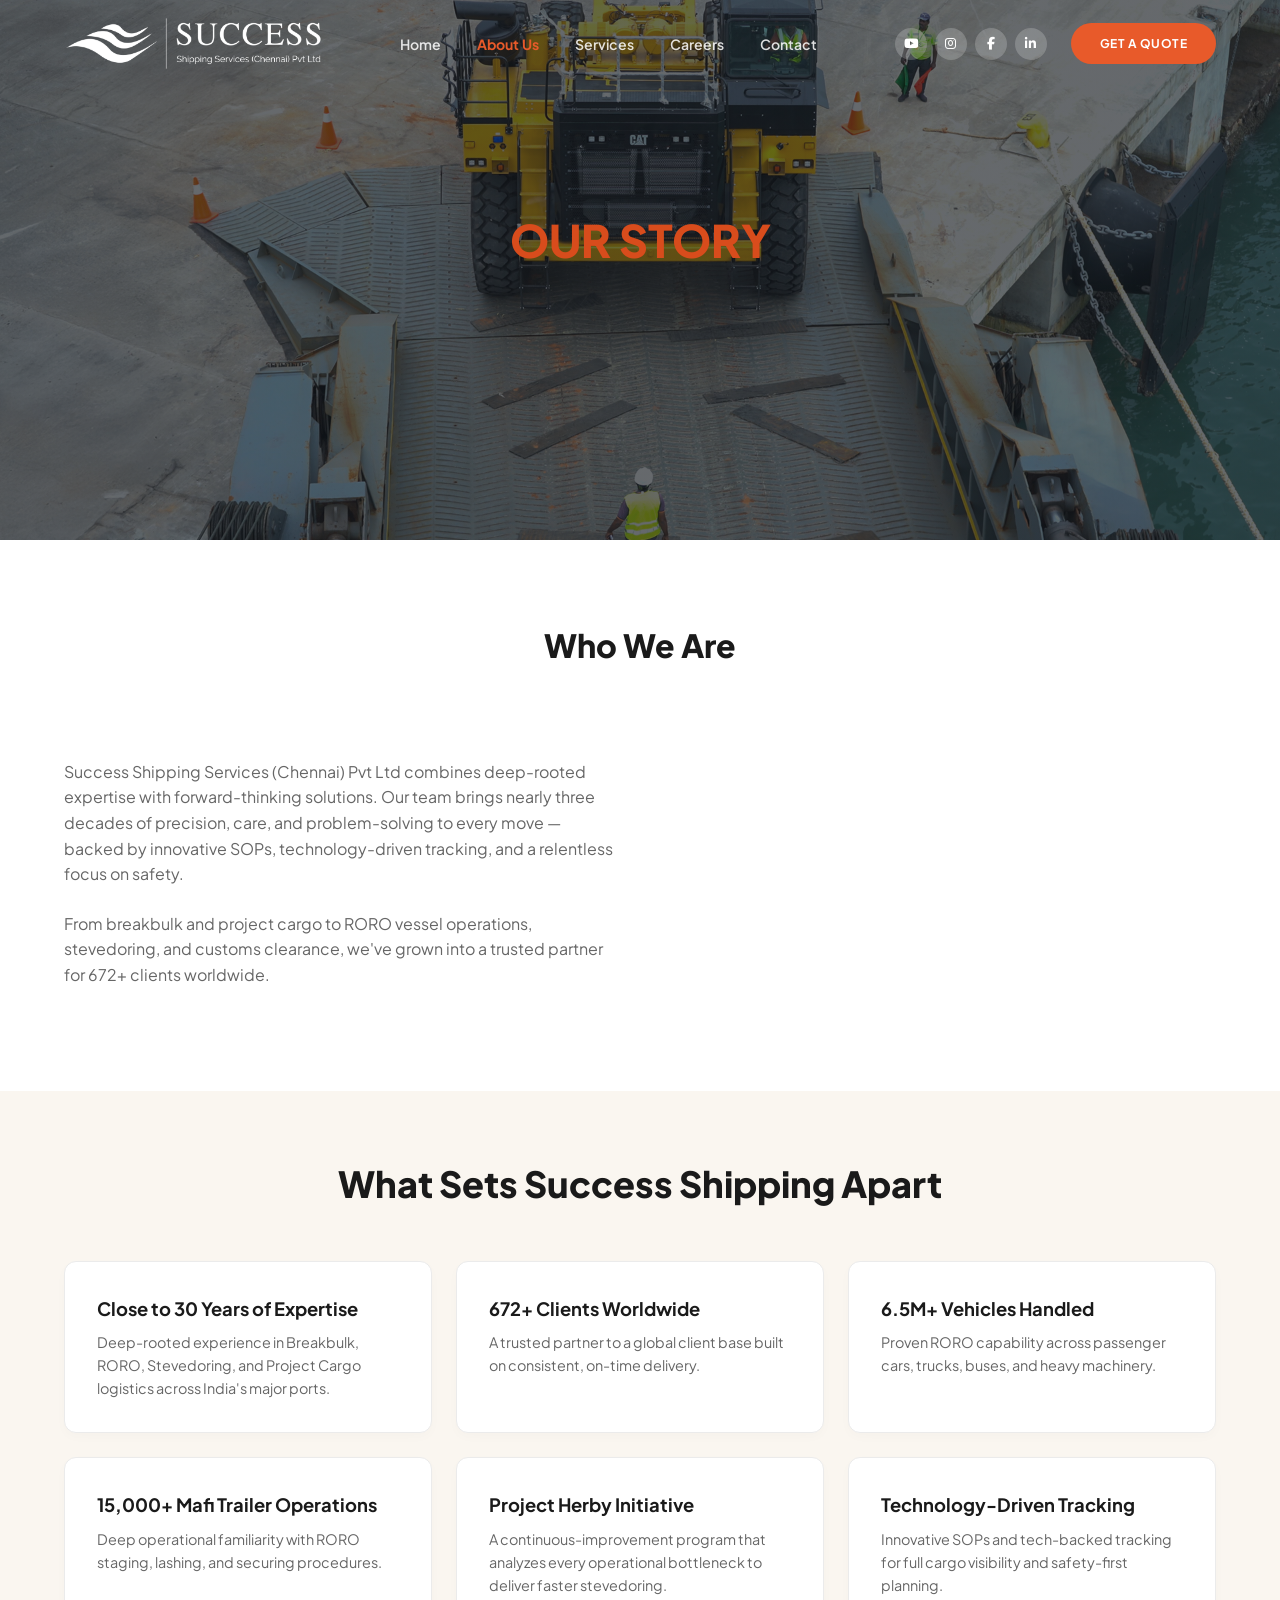
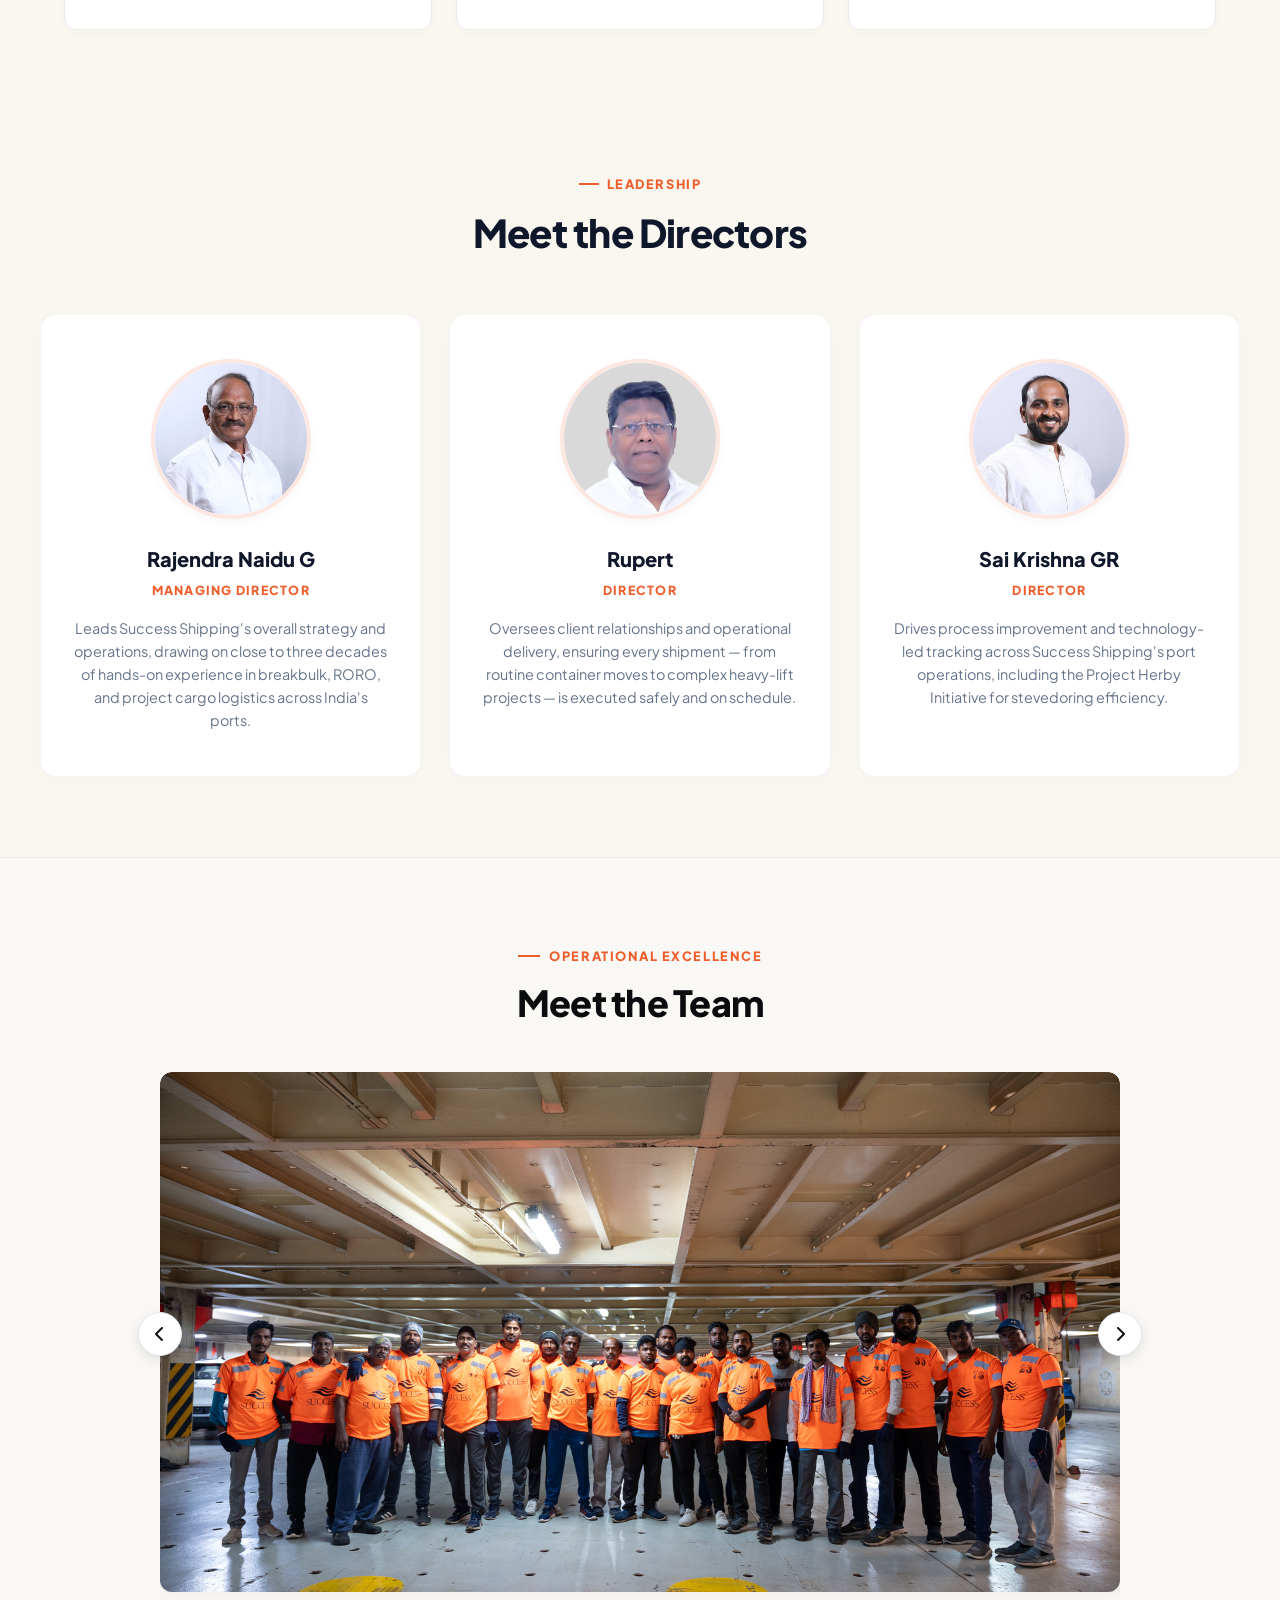
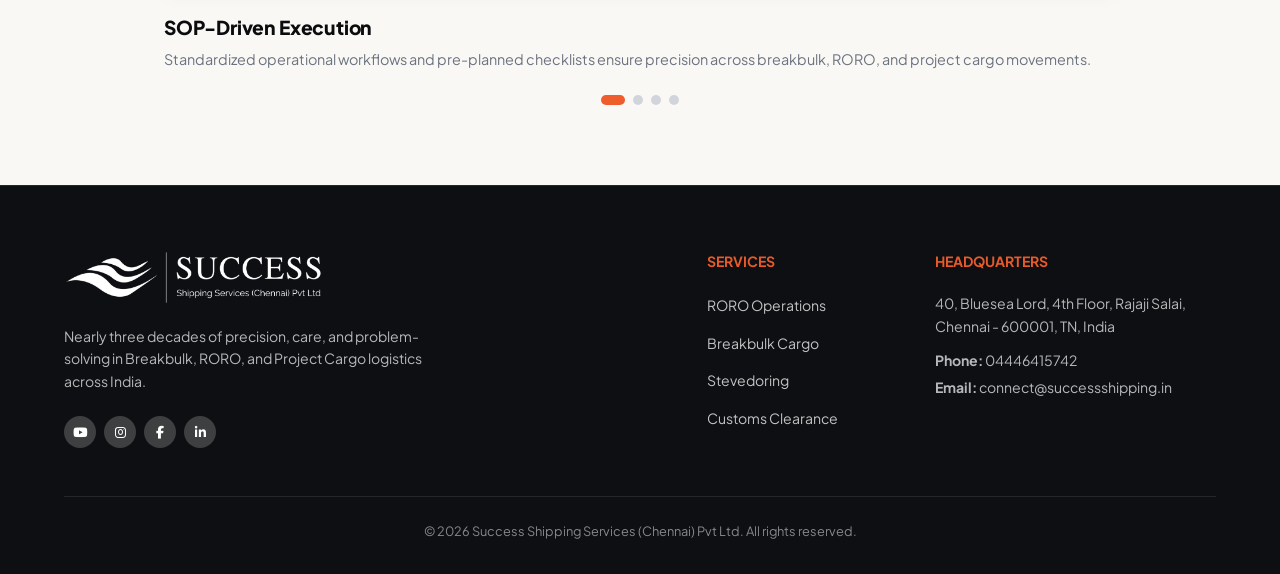
==== about.html @ d4a7afb0 "Update about.html" ====
<!DOCTYPE html>
<html lang="en">
<head>
  <meta charset="UTF-8">
  <meta name="viewport" content="width=device-width, initial-scale=1.0">
  <title>About Us | Success Shipping Services</title>
  <link rel="icon" type="image/png" href="icon.png">
  <link rel="stylesheet" href="styles.css">
  
  <!-- Font Awesome Icons -->
  <link rel="stylesheet" href="https://cdnjs.cloudflare.com/ajax/libs/font-awesome/6.5.1/css/all.min.css">
  
  <!-- Google Fonts -->
  <link rel="preconnect" href="https://fonts.googleapis.com">
  <link rel="preconnect" href="https://fonts.gstatic.com" crossorigin>
  <link href="https://fonts.googleapis.com/css2?family=Plus+Jakarta+Sans:wght@400;500;600;700;800&display=swap" rel="stylesheet">

  <style>
    :root {
      --brand-orange: #E85A2A;
      --brand-dark: #0D0F12;
      --bg-cream: #FAF6F0;
      --text-dark: #1A1A1A;
      --text-muted: #666666;
      --border-light: #EBEBEB;
      --font-heading: 'Plus Jakarta Sans', sans-serif;
    }

    * { box-sizing: border-box; margin: 0; padding: 0; }
    body { font-family: var(--font-heading); background-color: #FFFFFF; color: var(--text-dark); line-height: 1.6; -webkit-font-smoothing: antialiased; }
    .container { width: 90%; max-width: 1200px; margin: 0 auto; }

    .site-logo {
      height: 55px !important;
      max-height: 55px !important;
      width: auto !important;
      display: block;
      object-fit: contain;
    }

    /* HEADER & NAV */
    header.nav-header {
      position: fixed; /* This overlays the header on top of the image */
      top: 0;
      left: 0;
      width: 100%;
      z-index: 1000;
      background-color: transparent;
      border-bottom: none;
      padding: 1rem 0;
    }

    .nav-wrapper {
      display: flex !important;
      justify-content: space-between !important;
      align-items: center !important;
      width: 100% !important;
    }

    .nav-menu {
      display: flex;
      gap: 2rem;
      list-style: none;
    }

    .nav-menu a {
      color: #FFFFFF;
      text-decoration: none;
      font-size: 0.88rem;
      opacity: 0.85;
      transition: 0.2s;
    }

    .nav-menu a:hover,
    .nav-menu a.active {
      opacity: 1;
      color: var(--brand-orange);
      font-weight: 700;
    }

    .header-actions {
      display: flex;
      align-items: center;
      gap: 1.5rem;
    }

    .social-links-group {
      display: flex;
      gap: 0.5rem;
    }

    .social-icon-btn {
      width: 32px;
      height: 32px;
      border-radius: 50%;
      background: rgba(255, 255, 255, 0.15);
      color: #FFFFFF;
      display: inline-flex;
      align-items: center;
      justify-content: center;
      font-size: 0.8rem;
      text-decoration: none;
      transition: all 0.2s ease;
    }

    .social-icon-btn:hover {
      background: var(--brand-orange);
    }

    .btn-quote {
      background-color: var(--brand-orange);
      color: #FFFFFF;
      padding: 0.7rem 1.8rem;
      border-radius: 50px;
      font-size: 0.75rem;
      font-weight: 700;
      text-transform: uppercase;
      text-decoration: none;
      transition: background-color 0.2s ease;
    }

    .btn-quote:hover {
      background-color: #d44c1f;
    }

    .mobile-hamburger-btn { display: none; }

    /* LAYOUT GRIDS & CARDS */
    .grid-2 { display: grid; grid-template-columns: 1fr 1fr; gap: 3rem; align-items: center; }
    .grid-3 { display: grid; grid-template-columns: repeat(3, 1fr); gap: 1.5rem; }
    .card { background: #FFFFFF; border: 1px solid var(--border-light); border-radius: 12px; padding: 2rem; box-shadow: 0 4px 12px rgba(0,0,0,0.02); }

    /* FOOTER STYLING */
    footer { background-color: var(--brand-dark); color: #FFFFFF; padding: 4rem 0 2rem; border-top: 1px solid rgba(255,255,255,0.1); }
    .footer-grid { display: grid; grid-template-columns: 2fr 1fr 1fr 1.5fr; gap: 2.5rem; margin-bottom: 3rem; }
    .footer-col h4 { font-size: 0.88rem; font-weight: 700; text-transform: uppercase; color: var(--brand-orange); margin-bottom: 1.25rem; }
    .footer-col ul { list-style: none; display: flex; flex-direction: column; gap: 0.75rem; }
    .footer-col ul a { color: rgba(255,255,255,0.75); text-decoration: none; font-size: 0.88rem; }
    .footer-col ul a:hover { color: var(--brand-orange); }

    /* DIRECTORS SECTION STYLES */
    .directors-section {
      background-color: #FAF6F0;
      padding: 80px 20px;
    }

    .directors-container {
      max-width: 1200px;
      margin: 0 auto;
    }

    .directors-header {
      text-align: center;
      margin-bottom: 50px;
    }

    .directors-tag {
      color: #EE5D2B;
      font-size: 0.8rem;
      font-weight: 800;
      text-transform: uppercase;
      letter-spacing: 0.12em;
      display: flex;
      align-items: center;
      justify-content: center;
      gap: 8px;
      margin-bottom: 8px;
    }

    .directors-tag::before {
      content: '';
      display: inline-block;
      width: 20px;
      height: 2px;
      background-color: #EE5D2B;
    }

    .directors-title {
      font-size: 2.4rem;
      font-weight: 800;
      color: #0F172A;
      margin: 0;
      letter-spacing: -0.02em;
    }

    .directors-grid {
      display: grid;
      grid-template-columns: repeat(3, 1fr);
      gap: 28px;
    }

    .director-card {
      background: #FFFFFF;
      border-radius: 16px;
      padding: 44px 32px;
      text-align: center;
      box-shadow: 0 4px 20px rgba(0, 0, 0, 0.02);
      border: 1px solid rgba(0, 0, 0, 0.04);
      display: flex;
      flex-direction: column;
      align-items: center;
      transition: transform 0.3s ease, box-shadow 0.3s ease;
    }

    .director-card:hover {
      transform: translateY(-4px);
      box-shadow: 0 12px 30px rgba(0, 0, 0, 0.06);
    }

    .director-avatar {
      width: 160px;
      height: 160px;
      border-radius: 50%;
      overflow: hidden;
      margin-bottom: 24px;
      border: 4px solid #FDE8E1;
      box-shadow: 0 4px 10px rgba(0, 0, 0, 0.03);
    }

    .director-avatar img {
      width: 100%;
      height: 100%;
      object-fit: cover;
      object-position: center top;
    }

    .director-name {
      font-size: 1.25rem;
      font-weight: 800;
      color: #0F172A;
      margin: 0 0 6px 0;
    }

    .director-role {
      color: #EE5D2B;
      font-size: 0.78rem;
      font-weight: 800;
      text-transform: uppercase;
      letter-spacing: 0.1em;
      margin-bottom: 16px;
    }

    .director-bio {
      font-size: 0.9rem;
      color: #64748B;
      line-height: 1.6;
      margin: 0;
    }

    /* TEAM CAROUSEL SECTION */
    .team-carousel-section {
      background-color: #FAF8F5;
      padding: 5rem 0;
      border-top: 1px solid rgba(0, 0, 0, 0.05);
    }

    .section-header-center {
      text-align: center;
      margin-bottom: 2.5rem;
    }

    .subtitle-orange {
      color: #EE5D2B;
      font-size: 0.8rem;
      font-weight: 800;
      text-transform: uppercase;
      letter-spacing: 0.12em;
      display: inline-flex;
      align-items: center;
      justify-content: center;
      gap: 0.6rem;
      margin-bottom: 0.5rem;
    }

    .subtitle-orange::before {
      content: '';
      display: inline-block;
      width: 22px;
      height: 2px;
      background-color: #EE5D2B;
    }

    .section-title {
      font-size: 2.25rem;
      font-weight: 800;
      color: #0A0C0E;
      letter-spacing: -0.02em;
    }

    .team-carousel-container {
      position: relative;
      max-width: 960px;
      margin: 0 auto;
      display: flex;
      align-items: center;
    }

    .carousel-viewport {
      width: 100%;
      overflow: hidden;
      border-radius: 12px;
    }

    .carousel-slides-track {
      display: flex;
      transition: transform 0.45s cubic-bezier(0.25, 1, 0.5, 1);
      width: 100%;
    }

    .team-slide {
      min-width: 100%;
      box-sizing: border-box;
      display: flex;
      flex-direction: column;
    }

    .slide-img-box {
      width: 100%;
      height: 520px;
      background-color: #EFECE6;
      overflow: hidden;
      border-radius: 12px;
      box-shadow: 0 4px 20px rgba(0,0,0,0.04);
    }

    .slide-img-box img {
      width: 100%;
      height: 100%;
      object-fit: cover;
      object-position: center;
    }

    .slide-text-content {
      padding: 1.25rem 0.25rem 0;
      text-align: left;
    }

    .slide-title {
      font-size: 1.2rem;
      font-weight: 800;
      color: #0A0C0E;
      margin-bottom: 0.35rem;
      letter-spacing: -0.01em;
    }

    .slide-description {
      font-size: 0.9rem;
      color: #6B7280;
      line-height: 1.55;
    }

    .carousel-nav-btn {
      position: absolute;
      top: 240px;
      z-index: 10;
      width: 44px;
      height: 44px;
      border-radius: 50%;
      background-color: #FFFFFF;
      border: 1px solid #E5E7EB;
      color: #0A0C0E;
      font-size: 1rem;
      cursor: pointer;
      display: flex;
      align-items: center;
      justify-content: center;
      box-shadow: 0 4px 12px rgba(0, 0, 0, 0.1);
      transition: all 0.2s ease;
    }

    .carousel-nav-btn:hover {
      background-color: #EE5D2B;
      color: #FFFFFF;
      border-color: #EE5D2B;
    }

    .prev-btn { left: -22px; }
    .next-btn { right: -22px; }

    .carousel-dots-container {
      display: flex;
      justify-content: center;
      gap: 8px;
      margin-top: 1.5rem;
    }

    .dot-indicator {
      width: 10px;
      height: 10px;
      border-radius: 50%;
      background-color: #D1D5DB;
      cursor: pointer;
      transition: background-color 0.25s ease, width 0.25s ease;
    }

    .dot-indicator.active {
      background-color: #EE5D2B;
      width: 24px;
      border-radius: 10px;
    }

    /* MOBILE & TABLET RESPONSIVE MEDIA QUERIES */
    @media (max-width: 991.98px) {
      .site-logo {
        height: 35px !important;
        max-height: 35px !important;
      }

      .header-container,
      .nav-wrapper {
        display: flex !important;
        justify-content: space-between !important;
        align-items: center !important;
        width: 100% !important;
      }

      .mobile-hamburger-btn {
        display: flex !important;
        background: transparent;
        border: none;
        color: #ffffff;
        font-size: 1.75rem;
        cursor: pointer;
        padding: 4px;
      }

      .header-actions,
      .btn-quote {
        display: none !important;
      }

      .nav-links-wrapper {
        display: none;
        position: absolute;
        top: 100%;
        left: 0;
        width: 100%;
        background-color: #0d0f12;
        padding: 1.5rem;
        box-shadow: 0 10px 25px rgba(0, 0, 0, 0.5);
      }

      .nav-links-wrapper.is-active {
        display: block !important;
      }

      .nav-menu {
        display: flex;
        flex-direction: column;
        gap: 1rem;
        list-style: none;
        padding: 0;
        margin-bottom: 1.5rem;
      }

      .nav-menu a {
        color: #ffffff;
        text-decoration: none;
        font-size: 1.1rem;
        font-weight: 600;
      }

      .mobile-social-links {
        display: flex;
        gap: 1.25rem;
      }

      .mobile-social-links a {
        color: #ffffff;
        font-size: 1.2rem;
      }

      .grid-2, .grid-3, .footer-grid, .directors-grid {
        grid-template-columns: 1fr;
      }

      .directors-grid {
        max-width: 480px;
        margin: 0 auto;
      }

      .slide-img-box { height: 340px; }
      .carousel-nav-btn { top: 150px; }
      .prev-btn { left: 8px; }
      .next-btn { right: 8px; }
    }
    /* DESKTOP-ONLY SCROLL EFFECT */
@media (min-width: 992px) {
  header.nav-header {
    transition: background-color 0.3s ease, padding 0.3s ease, box-shadow 0.3s ease;
  }
  
  header.nav-header.scrolled {
    background-color: var(--brand-dark); /* Changes to the dark background */
    padding: 0.75rem 0; /* Shrinks slightly */
    box-shadow: 0 4px 15px rgba(0, 0, 0, 0.3);
  }
}
  </style>
</head>
<body>

  <!-- NAVIGATION HEADER -->
  <header class="nav-header">
    <div class="container header-container">
      <div class="nav-wrapper">
        <a href="index.html">
          <img src="logo-white.png" alt="Success Shipping Services" class="site-logo">
        </a>

        <!-- Hamburger Menu Button (Visible on Mobile) -->
        <button class="mobile-hamburger-btn" id="mobileMenuBtn" aria-label="Toggle Menu">
          <i class="fa-solid fa-bars"></i>
        </button>

        <!-- Navigation Links Dropdown -->
        <nav class="nav-links-wrapper" id="navLinksWrapper">
          <ul class="nav-menu">
            <li><a href="index.html">Home</a></li>
            <li><a href="about.html" class="active">About Us</a></li>
            <li><a href="services.html">Services</a></li>
            <li><a href="careers.html">Careers</a></li>
            <li><a href="contact.html">Contact</a></li>
          </ul>
          <div class="mobile-social-links">
            <a href="https://www.youtube.com/@SuccessShipping" target="_blank" rel="noopener"><i class="fa-brands fa-youtube"></i></a>
            <a href="https://www.instagram.com/success_shipping_chennai/" target="_blank" rel="noopener"><i class="fa-brands fa-instagram"></i></a>
            <a href="https://www.facebook.com/profile.php?id=61581851585515" target="_blank" rel="noopener"><i class="fa-brands fa-facebook"></i></a>
            <a href="https://www.linkedin.com/company/successshippingservices/" target="_blank" rel="noopener"><i class="fa-brands fa-linkedin"></i></a>
          </div>
        </nav>

        <!-- Desktop Header Actions -->
        <div class="header-actions">
          <div class="social-links-group">
            <a href="https://www.youtube.com/@SuccessShipping" target="_blank" rel="noopener noreferrer" class="social-icon-btn" aria-label="YouTube"><i class="fa-brands fa-youtube"></i></a>
            <a href="https://www.instagram.com/success_shipping_chennai/" target="_blank" rel="noopener noreferrer" class="social-icon-btn" aria-label="Instagram"><i class="fa-brands fa-instagram"></i></a>
            <a href="https://www.facebook.com/profile.php?id=61581851585515" target="_blank" rel="noopener noreferrer" class="social-icon-btn" aria-label="Facebook"><i class="fa-brands fa-facebook-f"></i></a>
            <a href="https://www.linkedin.com/company/successshippingservices/" target="_blank" rel="noopener noreferrer" class="social-icon-btn" aria-label="LinkedIn"><i class="fa-brands fa-linkedin-in"></i></a>
          </div>
          <a href="contact.html" class="btn-quote">GET A QUOTE</a>
        </div>
      </div>
    </div>
  </header>

  <!-- HERO BANNER -->
  <section class="hero" style="
  background-image: linear-gradient(rgba(20, 25, 30, 0.65), rgba(20, 25, 30, 0.65)), url(about-hero.jpg); 
  background-size: cover; 
  background-position: center; 
  min-height: 60vh; 
  display: flex; 
  align-items: center; 
  justify-content: center; 
    padding-bottom: 10rem; 
  color: #ffffff; 
  text-align: center;">
  <h1 style="color: #D84C1C; font-size: 2.8rem; font-weight: 800;">OUR STORY</h1>
</section>

  <!-- WHO WE ARE SECTION -->
  <section style="padding: 5rem 0;">
    <div class="container text-center" style="text-align: center;">
      <h2 style="font-size: 2rem; font-weight: 800; margin-bottom: 4rem;">Who We Are</h2>
      <div class="grid-2" style="text-align: left;">
        <div>
          <p style="color: var(--text-muted); margin-bottom: 1.5rem;">Success Shipping Services (Chennai) Pvt Ltd combines deep-rooted expertise with forward-thinking solutions. Our team brings nearly three decades of precision, care, and problem-solving to every move — backed by innovative SOPs, technology-driven tracking, and a relentless focus on safety.</p>
          <p style="color: var(--text-muted);">From breakbulk and project cargo to RORO vessel operations, stevedoring, and customs clearance, we've grown into a trusted partner for 672+ clients worldwide.</p>
        </div>
        <div>
          <div>
         <video autoplay loop muted playsinline style="width: 100%; border-radius: 12px; object-fit: cover; max-height: 380px; display: block;">
  <source src="about.webm" type="video/webm">
  <source src="about.mp4" type="video/mp4">
</video>
          </div>
        </div>
        </div>
      </div>
    </div>
  </section>

  <!-- WHAT SETS US APART -->
  <section style="background: var(--bg-cream); padding: 4rem 0;">
    <div class="container text-center" style="text-align: center;">
      <h2 style="font-size: 2.25rem; font-weight: 800; margin-bottom: 3rem;">What Sets Success Shipping Apart</h2>
      <div class="grid-3" style="text-align: left;">
        <div class="card">
          <h3 style="font-size: 1.15rem; font-weight: 700; margin-bottom: 0.5rem;">Close to 30 Years of Expertise</h3>
          <p style="color: var(--text-muted); font-size: 0.9rem;">Deep-rooted experience in Breakbulk, RORO, Stevedoring, and Project Cargo logistics across India's major ports.</p>
        </div>
        <div class="card">
          <h3 style="font-size: 1.15rem; font-weight: 700; margin-bottom: 0.5rem;">672+ Clients Worldwide</h3>
          <p style="color: var(--text-muted); font-size: 0.9rem;">A trusted partner to a global client base built on consistent, on-time delivery.</p>
        </div>
        <div class="card">
          <h3 style="font-size: 1.15rem; font-weight: 700; margin-bottom: 0.5rem;">6.5M+ Vehicles Handled</h3>
          <p style="color: var(--text-muted); font-size: 0.9rem;">Proven RORO capability across passenger cars, trucks, buses, and heavy machinery.</p>
        </div>
        <div class="card">
          <h3 style="font-size: 1.15rem; font-weight: 700; margin-bottom: 0.5rem;">15,000+ Mafi Trailer Operations</h3>
          <p style="color: var(--text-muted); font-size: 0.9rem;">Deep operational familiarity with RORO staging, lashing, and securing procedures.</p>
        </div>
        <div class="card">
          <h3 style="font-size: 1.15rem; font-weight: 700; margin-bottom: 0.5rem;">Project Herby Initiative</h3>
          <p style="color: var(--text-muted); font-size: 0.9rem;">A continuous-improvement program that analyzes every operational bottleneck to deliver faster stevedoring.</p>
        </div>
        <div class="card">
          <h3 style="font-size: 1.15rem; font-weight: 700; margin-bottom: 0.5rem;">Technology-Driven Tracking</h3>
          <p style="color: var(--text-muted); font-size: 0.9rem;">Innovative SOPs and tech-backed tracking for full cargo visibility and safety-first planning.</p>
        </div>
      </div>
    </div>
  </section>

  <!-- MEET THE DIRECTORS SECTION -->
  <section class="directors-section">
    <div class="directors-container">
      <div class="directors-header">
        <div class="directors-tag">LEADERSHIP</div>
        <h2 class="directors-title">Meet the Directors</h2>
      </div>

      <div class="directors-grid">
        <!-- Director 1 -->
        <div class="director-card">
          <div class="director-avatar">
            <img src="rajendra-naidu.jpg" alt="Rajendra Naidu G" loading="lazy" decoding="async">
          </div>
          <h3 class="director-name">Rajendra Naidu G</h3>
          <div class="director-role">MANAGING DIRECTOR</div>
          <p class="director-bio">
            Leads Success Shipping's overall strategy and operations, drawing on close to three decades of hands-on experience in breakbulk, RORO, and project cargo logistics across India's ports.
          </p>
        </div>

        <!-- Director 2 -->
        <div class="director-card">
          <div class="director-avatar">
            <img src="rupert.jpg" alt="Rupert" loading="lazy" decoding="async">
          </div>
          <h3 class="director-name">Rupert</h3>
          <div class="director-role">DIRECTOR</div>
          <p class="director-bio">
            Oversees client relationships and operational delivery, ensuring every shipment — from routine container moves to complex heavy-lift projects — is executed safely and on schedule.
          </p>
        </div>

        <!-- Director 3 -->
        <div class="director-card">
          <div class="director-avatar">
            <img src="sai-krishna.jpg" alt="Sai Krishna GR" loading="lazy" decoding="async">
          </div>
          <h3 class="director-name">Sai Krishna GR</h3>
          <div class="director-role">DIRECTOR</div>
          <p class="director-bio">
            Drives process improvement and technology-led tracking across Success Shipping's port operations, including the Project Herby Initiative for stevedoring efficiency.
          </p>
        </div>
      </div>
    </div>
  </section>

  <!-- TEAM CAROUSEL SECTION -->
  <section class="team-carousel-section">
    <div class="container">
      <div class="section-header-center">
        <div class="subtitle-orange">OPERATIONAL EXCELLENCE</div>
        <h2 class="section-title">Meet the Team</h2>
      </div>

      <div class="team-carousel-container" id="carouselContainer">
        <button class="carousel-nav-btn prev-btn" id="teamPrevBtn" aria-label="Previous Slide">
          <i class="fa-solid fa-chevron-left"></i>
        </button>

        <div class="carousel-viewport">
          <div class="carousel-slides-track" id="teamSlidesTrack">
            <!-- Slide 1 -->
            <div class="team-slide">
              <div class="slide-img-box">
                <img src="Team 1.jpg" alt="SOP-Driven Execution" loading="lazy" decoding="async">
              </div>
              <div class="slide-text-content">
                <h3 class="slide-title">SOP-Driven Execution</h3>
                <p class="slide-description">
                  Standardized operational workflows and pre-planned checklists ensure precision across breakbulk, RORO, and project cargo movements.
                </p>
              </div>
            </div>

            <!-- Slide 2 -->
            <div class="team-slide">
              <div class="slide-img-box">
                <img src="Team 2.jpg" alt="Strict Safety & Compliance" loading="lazy" decoding="async">
              </div>
              <div class="slide-text-content">
                <h3 class="slide-title">Strict Safety & Compliance</h3>
                <p class="slide-description">
                  Mandatory daily safety toolboxes, high-vis compliance, and zero-incident protocols enforced at every dock and vessel site.
                </p>
              </div>
            </div>

            <!-- Slide 3 -->
            <div class="team-slide">
              <div class="slide-img-box">
                <img src="Team 3.jpg" alt="Specialized Cargo Protocols" loading="lazy" decoding="async">
              </div>
              <div class="slide-text-content">
                <h3 class="slide-title">Specialized Cargo Protocols</h3>
                <p class="slide-description">
                  Fully certified personnel equipped with specialized PPE and technical gear for hazardous, delicate, and high-risk cargo handling.
                </p>
              </div>
            </div>

            <!-- Slide 4 -->
            <div class="team-slide">
              <div class="slide-img-box">
                <img src="Team 4.jpg" alt="On-Site Field Command" loading="lazy" decoding="async">
              </div>
              <div class="slide-text-content">
                <h3 class="slide-title">On-Site Field Command</h3>
                <p class="slide-description">
                  Hands-on port supervisors and coordinators maintaining continuous live communication from pre-berthing to final discharge.
                </p>
              </div>
            </div>
          </div>
        </div>

        <button class="carousel-nav-btn next-btn" id="teamNextBtn" aria-label="Next Slide">
          <i class="fa-solid fa-chevron-right"></i>
        </button>
      </div>

      <div class="carousel-dots-container" id="teamDotsContainer">
        <span class="dot-indicator active" data-index="0"></span>
        <span class="dot-indicator" data-index="1"></span>
        <span class="dot-indicator" data-index="2"></span>
        <span class="dot-indicator" data-index="3"></span>
      </div>
    </div>
  </section>

  <!-- SITE FOOTER -->
  <footer>
    <div class="container">
      <div class="footer-grid">
        <div class="footer-col">
          <img src="logo-white.png" alt="Success Shipping Services" class="site-logo" style="margin-bottom: 1.25rem;">
          <p style="color: rgba(255,255,255,0.7); font-size: 0.88rem; line-height: 1.6; margin-bottom: 1.5rem;">
            Nearly three decades of precision, care, and problem-solving in Breakbulk, RORO, and Project Cargo logistics across India.
          </p>
          <div style="display: flex; gap: 0.5rem;">
            <a href="https://www.youtube.com/@SuccessShipping" target="_blank" rel="noopener noreferrer" class="social-icon-btn" aria-label="YouTube"><i class="fa-brands fa-youtube"></i></a>
            <a href="https://www.instagram.com/success_shipping_chennai/" target="_blank" rel="noopener noreferrer" class="social-icon-btn" aria-label="Instagram"><i class="fa-brands fa-instagram"></i></a>
            <a href="https://www.facebook.com/profile.php?id=61581851585515" target="_blank" rel="noopener noreferrer" class="social-icon-btn" aria-label="Facebook"><i class="fa-brands fa-facebook-f"></i></a>
            <a href="https://www.linkedin.com/company/successshippingservices/" target="_blank" rel="noopener noreferrer" class="social-icon-btn" aria-label="LinkedIn"><i class="fa-brands fa-linkedin-in"></i></a>
          </div>
        </div>
        <div class="footer-col"></div>
        <div class="footer-col">
          <h4>Services</h4>
          <ul>
            <li><a href="services.html">RORO Operations</a></li>
            <li><a href="services.html">Breakbulk Cargo</a></li>
            <li><a href="services.html">Stevedoring</a></li>
            <li><a href="services.html">Customs Clearance</a></li>
          </ul>
        </div>
        <div class="footer-col">
          <h4>Headquarters</h4>
          <p style="color: rgba(255,255,255,0.7); font-size: 0.88rem; line-height: 1.6; margin-bottom: 0.75rem;">
            40, Bluesea Lord, 4th Floor, Rajaji Salai, Chennai - 600001, TN, India
          </p>
          <p style="color: rgba(255,255,255,0.7); font-size: 0.88rem; margin-bottom: 0.3rem;"><strong>Phone:</strong> 04446415742</p>
          <p style="color: rgba(255,255,255,0.7); font-size: 0.88rem;"><strong>Email:</strong> connect@successshipping.in</p>
        </div>
      </div>
      <div style="border-top: 1px solid rgba(255,255,255,0.1); padding-top: 1.5rem; text-align: center; color: rgba(255,255,255,0.5); font-size: 0.8rem;">
        &copy; 2026 Success Shipping Services (Chennai) Pvt Ltd. All rights reserved.
      </div>
    </div>
  </footer>

  <script>
  document.addEventListener('DOMContentLoaded', function () {
    // 1. Mobile Menu Toggle
    const menuBtn = document.getElementById('mobileMenuBtn');
    const navWrapper = document.getElementById('navLinksWrapper');

    if (menuBtn && navWrapper) {
      menuBtn.addEventListener('click', () => {
        navWrapper.classList.toggle('is-active');
        const icon = menuBtn.querySelector('i');
        if (icon) {
          icon.classList.toggle('fa-bars');
          icon.classList.toggle('fa-xmark');
        }
      });
    }

    // 2. Desktop Sticky Header Scroll Logic
    const header = document.querySelector('.nav-header');
    
    if (header) {
      window.addEventListener('scroll', () => {
        if (window.scrollY > 50) {
          header.classList.add('scrolled');
        } else {
          header.classList.remove('scrolled');
        }
      });
    }

    // 3. Team Carousel Logic
    const track = document.getElementById('teamSlidesTrack');
    const slides = document.querySelectorAll('.team-slide');
    const prevBtn = document.getElementById('teamPrevBtn');
    const nextBtn = document.getElementById('teamNextBtn');
    const dots = document.querySelectorAll('.dot-indicator');
    const container = document.getElementById('carouselContainer');
    
    let currentIndex = 0;
    const totalSlides = slides.length;
    let autoPlayTimer = null;

    if (track && slides.length > 0) {
      function updateCarousel(index) {
        if (index < 0) {
          currentIndex = totalSlides - 1;
        } else if (index >= totalSlides) {
          currentIndex = 0;
        } else {
          currentIndex = index;
        }
        
        track.style.transform = `translateX(-${currentIndex * 100}%)`;

        dots.forEach((dot, i) => {
          dot.classList.toggle('active', i === currentIndex);
        });
      }

      function startAutoPlay() {
        stopAutoPlay();
        autoPlayTimer = setInterval(() => {
          updateCarousel(currentIndex + 1);
        }, 4000);
      }

      function stopAutoPlay() {
        if (autoPlayTimer) clearInterval(autoPlayTimer);
      }

      if (prevBtn) {
        prevBtn.addEventListener('click', () => {
          updateCarousel(currentIndex - 1);
          startAutoPlay();
        });
      }

      if (nextBtn) {
        nextBtn.addEventListener('click', () => {
          updateCarousel(currentIndex + 1);
          startAutoPlay();
        });
      }

      dots.forEach(dot => {
        dot.addEventListener('click', function () {
          const slideIdx = parseInt(this.getAttribute('data-index'));
          updateCarousel(slideIdx);
          startAutoPlay();
        });
      });

      if (container) {
        container.addEventListener('mouseenter', stopAutoPlay);
        container.addEventListener('mouseleave', startAutoPlay);
      }

      startAutoPlay();
    }
  });
</script>
</body>
</html>
---- styles.css ----
/* ==========================================================================
   ABOUT PAGE & SECTION TAG STYLING
   ========================================================================== */

/* Orange Tag with Dash Line */
.section-tag {
  display: inline-flex;
  align-items: center;
  gap: 0.5rem;
  color: var(--brand-orange);
  font-size: 0.8rem;
  font-weight: 700;
  letter-spacing: 0.15em;
  text-transform: uppercase;
  margin-bottom: 0.5rem;
}

.section-tag::before {
  content: '';
  display: inline-block;
  width: 18px;
  height: 2px;
  background-color: var(--brand-orange);
}

.breadcrumb-nav {
  font-size: 0.85rem;
  color: #999999;
  margin-bottom: 1.5rem;
}

/* Who We Are Split Grid & Stats */
.who-we-are-grid {
  display: grid;
  grid-template-columns: 1.1fr 0.9fr;
  gap: 3.5rem;
  align-items: center;
  margin-top: 3rem;
  margin-bottom: 5rem;
}

.stats-counter-row {
  display: flex;
  gap: 3rem;
  margin-top: 2.5rem;
}

.stat-block h4 {
  font-size: 2.25rem;
  font-weight: 800;
  color: var(--brand-orange);
  font-family: var(--font-heading), sans-serif;
  margin-bottom: 0.25rem;
}

.stat-block p {
  font-size: 0.75rem;
  font-weight: 700;
  color: #888888;
  text-transform: uppercase;
  letter-spacing: 0.05em;
}

.about-ship-img {
  width: 100%;
  border-radius: 12px;
  object-fit: cover;
  box-shadow: 0 10px 30px rgba(0,0,0,0.06);
}

/* Why Choose Us Section & 6 Card Grid */
.why-choose-section {
  padding: 5rem 0;
  border-top: 1px solid rgba(0, 0, 0, 0.05);
}

.text-center {
  text-align: center;
}

.feature-cards-grid {
  display: grid;
  grid-template-columns: repeat(3, 1fr);
  gap: 1.5rem;
  margin-top: 3rem;
}

.feature-card {
  background: #FFFFFF;
  border: 1px solid #ECECEC;
  border-radius: 12px;
  padding: 2rem;
  text-align: left;
  transition: transform 0.2s ease, box-shadow 0.2s ease;
}

.feature-card:hover {
  transform: translateY(-4px);
  box-shadow: 0 8px 25px rgba(0, 0, 0, 0.05);
}

.feature-card h3 {
  font-size: 1.1rem;
  font-weight: 700;
  color: var(--text-dark);
  margin-bottom: 0.75rem;
}

.feature-card p {
  font-size: 0.9rem;
  color: var(--text-muted);
  line-height: 1.6;
}

@media (max-width: 992px) {
  .who-we-are-grid {
    grid-template-columns: 1fr;
    gap: 2rem;
  }
  .feature-cards-grid {
    grid-template-columns: 1fr;
  }
}

/* LEADERSHIP / DIRECTORS SECTION */
.directors-section {
  background-color: #FAF8F5; /* Warm off-white section background */
  padding: 5rem 0;
}

.section-header-center {
  text-align: center;
  margin-bottom: 3.5rem;
}

.subtitle-orange {
  color: #EE5D2B;
  font-size: 0.8rem;
  font-weight: 800;
  text-transform: uppercase;
  letter-spacing: 0.1em;
  display: inline-flex;
  align-items: center;
  gap: 0.5rem;
  margin-bottom: 0.5rem;
}

.subtitle-orange::before {
  content: '';
  display: inline-block;
  width: 18px;
  height: 2px;
  background-color: #EE5D2B;
}

.section-title {
  font-size: 2.25rem;
  font-weight: 800;
  color: #0A0C0E;
  letter-spacing: -0.02em;
}

/* 3-COLUMN GRID */
.directors-grid {
  display: grid;
  grid-template-columns: repeat(3, 1fr);
  gap: 2rem;
}

.director-card {
  background: #FFFFFF;
  border-radius: 16px;
  padding: 3rem 2rem;
  text-align: center;
  box-shadow: 0 4px 20px rgba(0, 0, 0, 0.03);
  border: 1px solid rgba(0, 0, 0, 0.05);
  display: flex;
  flex-direction: column;
  align-items: center;
  transition: transform 0.3s ease, box-shadow 0.3s ease;
}

.director-card:hover {
  transform: translateY(-5px);
  box-shadow: 0 10px 30px rgba(0, 0, 0, 0.08);
}

/* CIRCULAR PHOTO CONTAINER */
.director-img-wrapper {
  width: 170px;
  height: 170px;
  border-radius: 50%;
  overflow: hidden;
  margin-bottom: 1.5rem;
  border: 4px solid #FDF0EB; /* Faint orange border ring */
  box-shadow: 0 4px 12px rgba(0, 0, 0, 0.06);
}

.director-img-wrapper img {
  width: 100%;
  height: 100%;
  object-fit: cover;
  object-position: center top;
}

.director-name {
  font-size: 1.2rem;
  font-weight: 800;
  color: #111827;
  margin-bottom: 0.25rem;
}

.director-role {
  color: #EE5D2B;
  font-size: 0.78rem;
  font-weight: 800;
  text-transform: uppercase;
  letter-spacing: 0.08em;
  margin-bottom: 1.25rem;
}

.director-bio {
  font-size: 0.88rem;
  color: #6B7280;
  line-height: 1.6;
}

/* RESPONSIVE LAYOUT FOR TABLETS & MOBILE */
@media (max-width: 992px) {
  .directors-grid {
    grid-template-columns: 1fr;
    max-width: 500px;
    margin: 0 auto;
  }
}

/* ==========================================================================
   HIGH-RES IMAGE SMOOTH DOWNSAMPLING & SUBPIXEL FIX
   ========================================================================== */

/* 1. Reset card image wrapper to strict dimensions */
.service-card-img,
.card-img-wrapper,
.feature-card-img {
  width: 100%;
  height: 200px; /* Fixed card image height */
  position: relative;
  overflow: hidden;
  border-top-left-radius: 12px;
  border-top-right-radius: 12px;
  background-color: #F3F4F6;
  /* Prevents subpixel fractional rendering bugs in Grid/Flexbox */
  transform: translateZ(0); 
}

/* 2. Smooth scaling fix for High-Res source photos */
.service-card-img img,
.card-img-wrapper img,
.feature-card-img img {
  width: 100%;
  height: 100%;
  object-fit: cover;
  object-position: center;
  display: block;

  /* FORCES SMOOTH BROWSER DOWNSAMPLING (Fixes jagged pixelated edges) */
  image-rendering: auto;
  image-rendering: smooth;
  
  /* Enables GPU hardware acceleration for clean rendering */
  -webkit-backface-visibility: hidden;
  backface-visibility: hidden;
  transform: translate3d(0, 0, 0);
}

/* 3. Fix fractional width rounding in 3-column CSS grid */
.services-grid,
.feature-cards-grid {
  display: grid;
  grid-template-columns: repeat(3, minmax(0, 1fr));
  gap: 1.5rem;
}

/* ==========================================================================
   TRANSPARENT NAVIGATION HEADER (ALL PAGES)
   ========================================================================== */
header.site-header, 
header.hero-header {
  position: fixed;
  top: 0;
  left: 0;
  width: 100%;
  z-index: 1000;
  background: transparent;
  backdrop-filter: blur(3px); /* Blurs content passing behind header */
  padding: 1rem 0;
  border-bottom: 1px solid rgba(255, 255, 255, 0.1);
}
/* 2. Adjust hero section padding so content isn't covered by the header */
.hero {
  padding-top: 100px !important; /* Space for the floating header */
}

/* 3. Ensure menu links & text are crisp and white */
nav.main-nav a, 
.nav-menu a {
  color: #FFFFFF !important;
}

nav.main-nav a.active, 
.nav-menu a.active {
  color: #EE5D2B !important;
}

/* Container Flex Layout */
.nav-wrapper {
  max-width: 1280px;
  margin: 0 auto;
  display: flex;
  align-items: center;
  justify-content: space-between;
}

.site-logo {
  height: 38px;
  width: auto;
  display: block;
}

/* Menu List Reset & Horizontal Alignment */
nav ul.nav-menu {
  display: flex !important;
  align-items: center;
  gap: 2.25rem;
  list-style: none !important;
  margin: 0 !important;
  padding: 0 !important;
}

nav ul.nav-menu li {
  list-style: none !important;
  margin: 0 !important;
  padding: 0 !important;
}

/* Force Navigation Links to White */
header.site-header nav ul.nav-menu a,
header.hero-header nav ul.nav-menu a {
  color: #ffffff !important;
  text-decoration: none;
  font-size: 0.9rem;
  font-weight: 500;
  transition: color 0.2s ease;
}

header nav ul.nav-menu a:hover,
header nav ul.nav-menu a.active {
  color: #e85a2a !important;
  font-weight: 700;
}

/* Right-Side Action Area (Social Icons + CTA Button) */
.header-actions {
  display: flex;
  align-items: center;
  gap: 1.25rem;
}

.social-links-group {
  display: flex;
  align-items: center;
  gap: 0.5rem;
}

.social-icon-btn {
  width: 32px;
  height: 32px;
  border-radius: 50%;
  display: inline-flex;
  align-items: center;
  justify-content: center;
  font-size: 0.8rem;
  text-decoration: none;
  background-color: rgba(255, 255, 255, 0.2) !important;
  color: #ffffff !important;
  transition: all 0.2s ease;
}

.social-icon-btn:hover {
  background-color: #e85a2a !important;
  color: #ffffff !important;
}

/* Quote Button Styling */
.btn-quote {
  background-color: #e85a2a;
  color: #ffffff !important;
  padding: 0.6rem 1.3rem;
  border-radius: 50px;
  font-weight: 700;
  font-size: 0.75rem;
  text-decoration: none;
  text-transform: uppercase;
  letter-spacing: 0.5px;
  white-space: nowrap;
  transition: background-color 0.2s ease;
}

.btn-quote:hover {
  background-color: #d0491c;
}

/* ==========================================================================
   SUBPAGE TOP HERO BANNER
   ========================================================================== */
./* Shared Hero Banner Base */
.page-hero {
  background-size: cover;
  background-position: center;
  min-height: 60vh;
  display: flex;
  align-items: flex-end;       /* Pushes header text towards the bottom */
  justify-content: center;     /* Centers text horizontally */
  padding-bottom: 4rem;        /* Space between text and bottom edge */
  color: #ffffff;
  text-align: center;
}

/* Page-Specific Backgrounds with Dark Overlay */
.hero-about {
  background-image: linear-gradient(rgba(20, 25, 30, 0.75), rgba(20, 25, 30, 0.75)), 
                    url('about-hero.jpg');
}

.hero-services {
  background-image: linear-gradient(rgba(20, 25, 30, 0.75), rgba(20, 25, 30, 0.75)), 
                    url('services-hero.jpg');
}

.hero-contact {
  background-image: linear-gradient(rgba(20, 25, 30, 0.75), rgba(20, 25, 30, 0.75)), 
                    url('contact-hero.jpg');
}

.subpage-hero .breadcrumb {
  font-size: 0.85rem;
  color: rgba(255, 255, 255, 0.7);
  margin-bottom: 0.5rem;
  text-transform: uppercase;
  letter-spacing: 0.05em;
}

.subpage-hero .page-title {
  font-size: 2.75rem;
  font-weight: 800;
  color: #D84C1C;
  margin: 0;
  letter-spacing: -0.02em;
}
/* Remove header bottom border on Services & Contact pages */
header.no-border {
  border-bottom: none !important;
}
footer, footer.site-footer { 
  background-color: var(--brand-dark); 
  color: #FFFFFF; 
  padding: 4rem 0 2rem; 
}
body {
  -webkit-font-smoothing: antialiased;
  -moz-osx-font-smoothing: grayscale;
  text-size-adjust: 100%;
}
/* ==========================================
   AUTOMATIC DEVICE DETECTION & LAYOUT SWITCH
   ========================================== */

/* 1. DESKTOP MODE (Automatically active on screens >= 992px) */
@media (min-width: 992px) {
  /* Restores desktop navigation display */
  .navbar-collapse,
  .nav-menu-wrapper,
  header nav {
    display: flex !important;
    position: static !important;
    background: transparent !important;
    box-shadow: none !important;
  }
}

/* 2. MOBILE / TABLET MODE (Automatically switches on screens < 992px) */
@media (max-width: 991.98px) {
  /* Automatically stacks navigation items for touch screens */
  .navbar-collapse,
  .nav-menu-wrapper,
  header nav {
    display: flex;
    flex-direction: column;
    width: 100%;
    background-color: #ffffff;
    padding: 1rem;
    box-shadow: 0 4px 12px rgba(0, 0, 0, 0.1);
  }

  /* Adjust link spacing for touch targets on phones */
  .navbar-nav .nav-link,
  header nav a {
    padding: 12px 16px;
    display: block;
    text-align: center;
    border-bottom: 1px solid #f0f0f0;
  }
}
/* ====================================================
   AUTOMATIC RESPONSIVE HEADER & MOBILE NAVIGATION
   ==================================================== */

.main-header {
  position: relative;
  width: 100%;
  background-color: #0b1c38; /* Dark navy background matching your hero image */
  z-index: 1000;
  padding: 12px 0;
}

.header-container {
  display: flex;
  align-items: center;
  justify-content: space-between;
  position: relative;
}

.logo-img {
  max-height: 50px;
  width: auto;
}

/* --- DESKTOP VIEW (≥ 992px) --- */
@media (min-width: 992px) {
  .mobile-hamburger-btn,
  .mobile-social-links {
    display: none !important;
  }

  .nav-links-wrapper {
    display: flex !important;
    align-items: center;
  }

  .nav-menu {
    display: flex;
    list-style: none;
    margin: 0;
    padding: 0;
    gap: 24px;
  }

  .nav-menu a {
    color: #ffffff;
    text-decoration: none;
    font-weight: 600;
    font-size: 0.95rem;
  }

  .desktop-social-links {
    display: flex;
    gap: 10px;
  }

  .desktop-social-links a {
    color: #ffffff;
    background: rgba(255, 255, 255, 0.15);
    width: 36px;
    height: 36px;
    border-radius: 50%;
    display: flex;
    align-items: center;
    justify-content: center;
    text-decoration: none;
  }
}

/* --- MOBILE VIEW (< 992px) --- */
@media (max-width: 991.98px) {
  /* Hide desktop-only elements */
  .desktop-social-links {
    display: none !important;
  }

  /* Show Hamburger Button */
  .mobile-hamburger-btn {
    display: flex !important;
    align-items: center;
    justify-content: center;
    background: transparent;
    border: none;
    color: #ffffff;
    font-size: 1.75rem;
    cursor: pointer;
    padding: 8px;
  }

  /* Mobile Dropdown Drawer */
  .nav-links-wrapper {
    display: none; /* Controlled by JS click */
    position: absolute;
    top: 100%;
    left: 0;
    width: 100%;
    background-color: #0b1c38;
    padding: 20px;
    box-shadow: 0 10px 30px rgba(0, 0, 0, 0.3);
    border-top: 1px solid rgba(255, 255, 255, 0.1);
  }

  .nav-links-wrapper.is-active {
    display: block !important;
  }

  .nav-menu {
    display: flex;
    flex-direction: column;
    list-style: none;
    padding: 0;
    margin: 0 0 20px 0;
    gap: 12px;
  }

  .nav-menu li a {
    color: #ffffff;
    text-decoration: none;
    font-size: 1.1rem;
    font-weight: 600;
    display: block;
    padding: 8px 0;
    border-bottom: 1px solid rgba(255, 255, 255, 0.08);
  }

  .mobile-social-links {
    display: flex;
    gap: 16px;
    justify-content: center;
    padding-top: 10px;
  }

  .mobile-social-links a {
    color: #ffffff;
    font-size: 1.25rem;
  }
}
@media (max-width: 991.98px) {
  /* Automatically hides any contact/quote button inside the hero section on mobile */
  header + section a[href*="contact"],
  a[href*="contact_5.html"] {
    display: none !important;
  }
}
@media (max-width: 991.98px) {
  /* Targets second link inside hero section containers */
  .hero a:nth-of-type(2),
  .hero-buttons a:nth-of-type(2),
  .hero-content a:nth-of-type(2),
  header + section a:nth-of-type(2),
  main section:first-of-type a:nth-of-type(2) {
    display: none !important;
  }
}
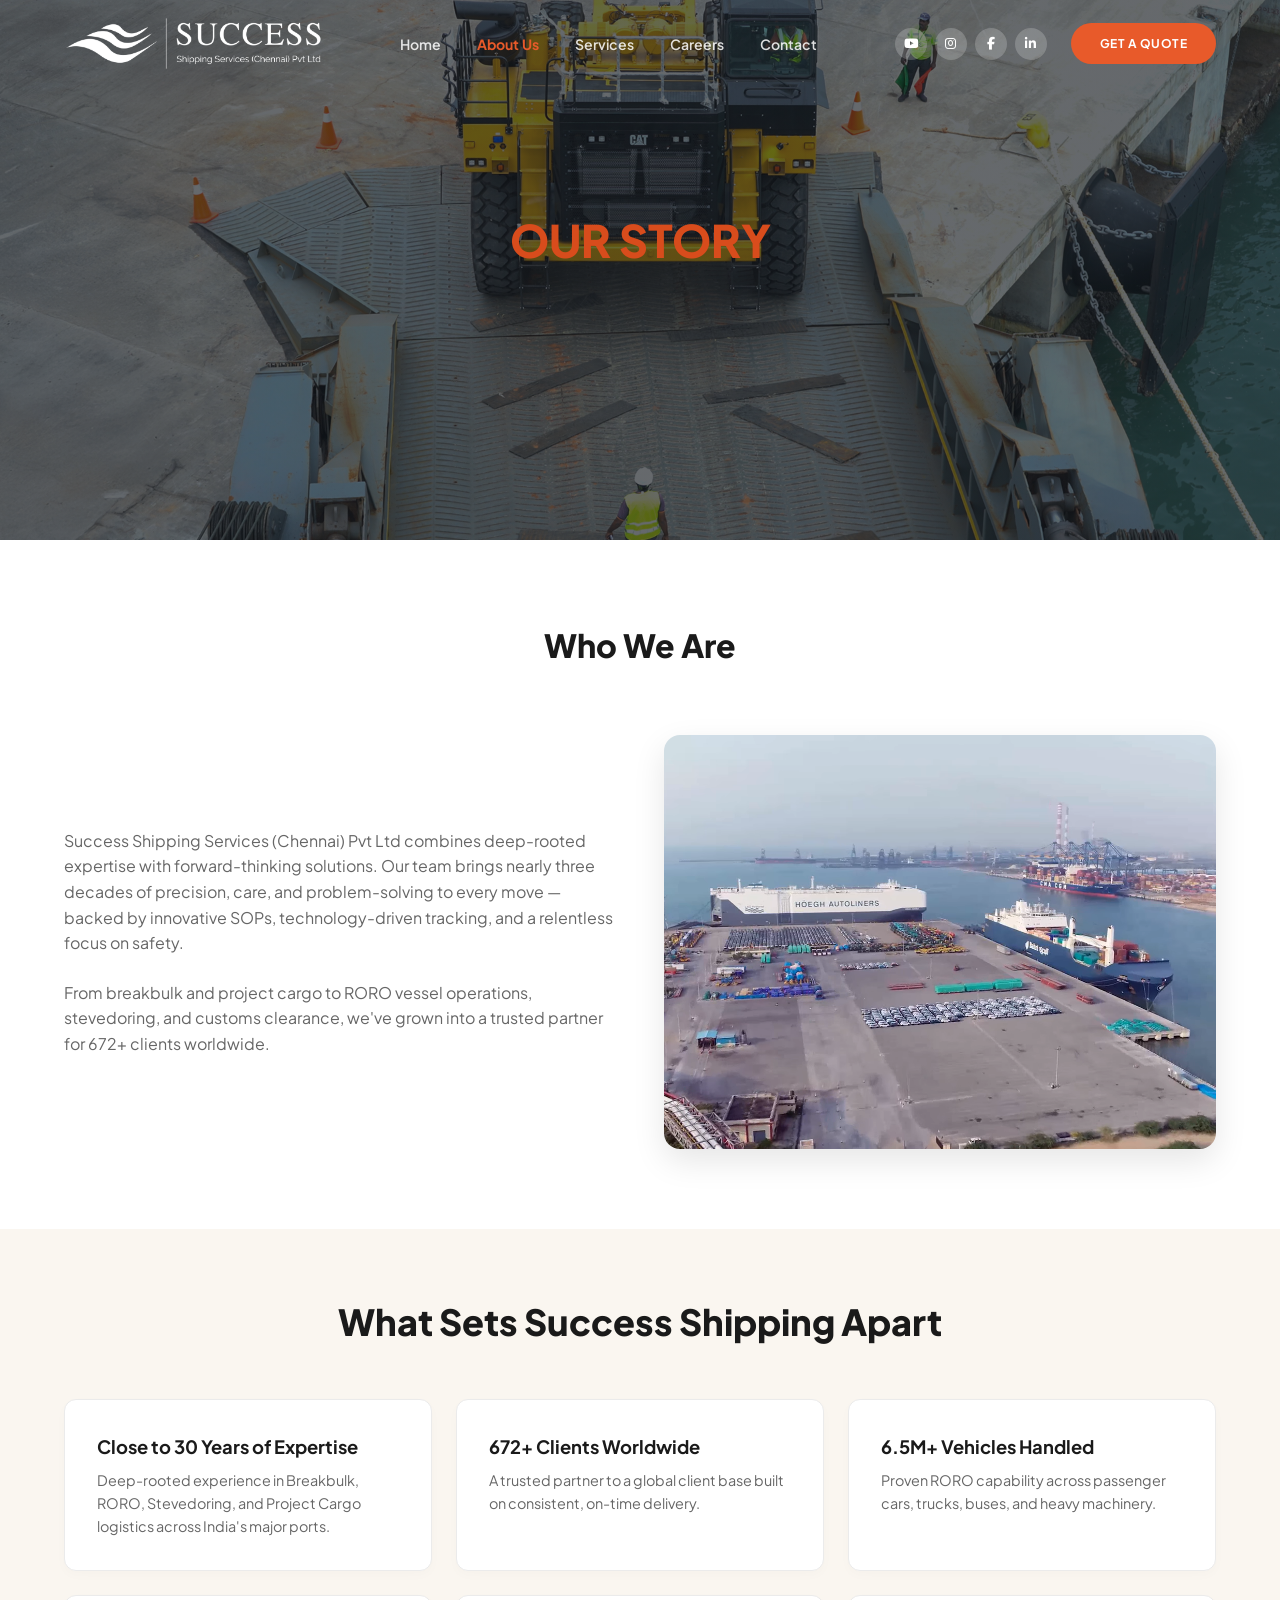
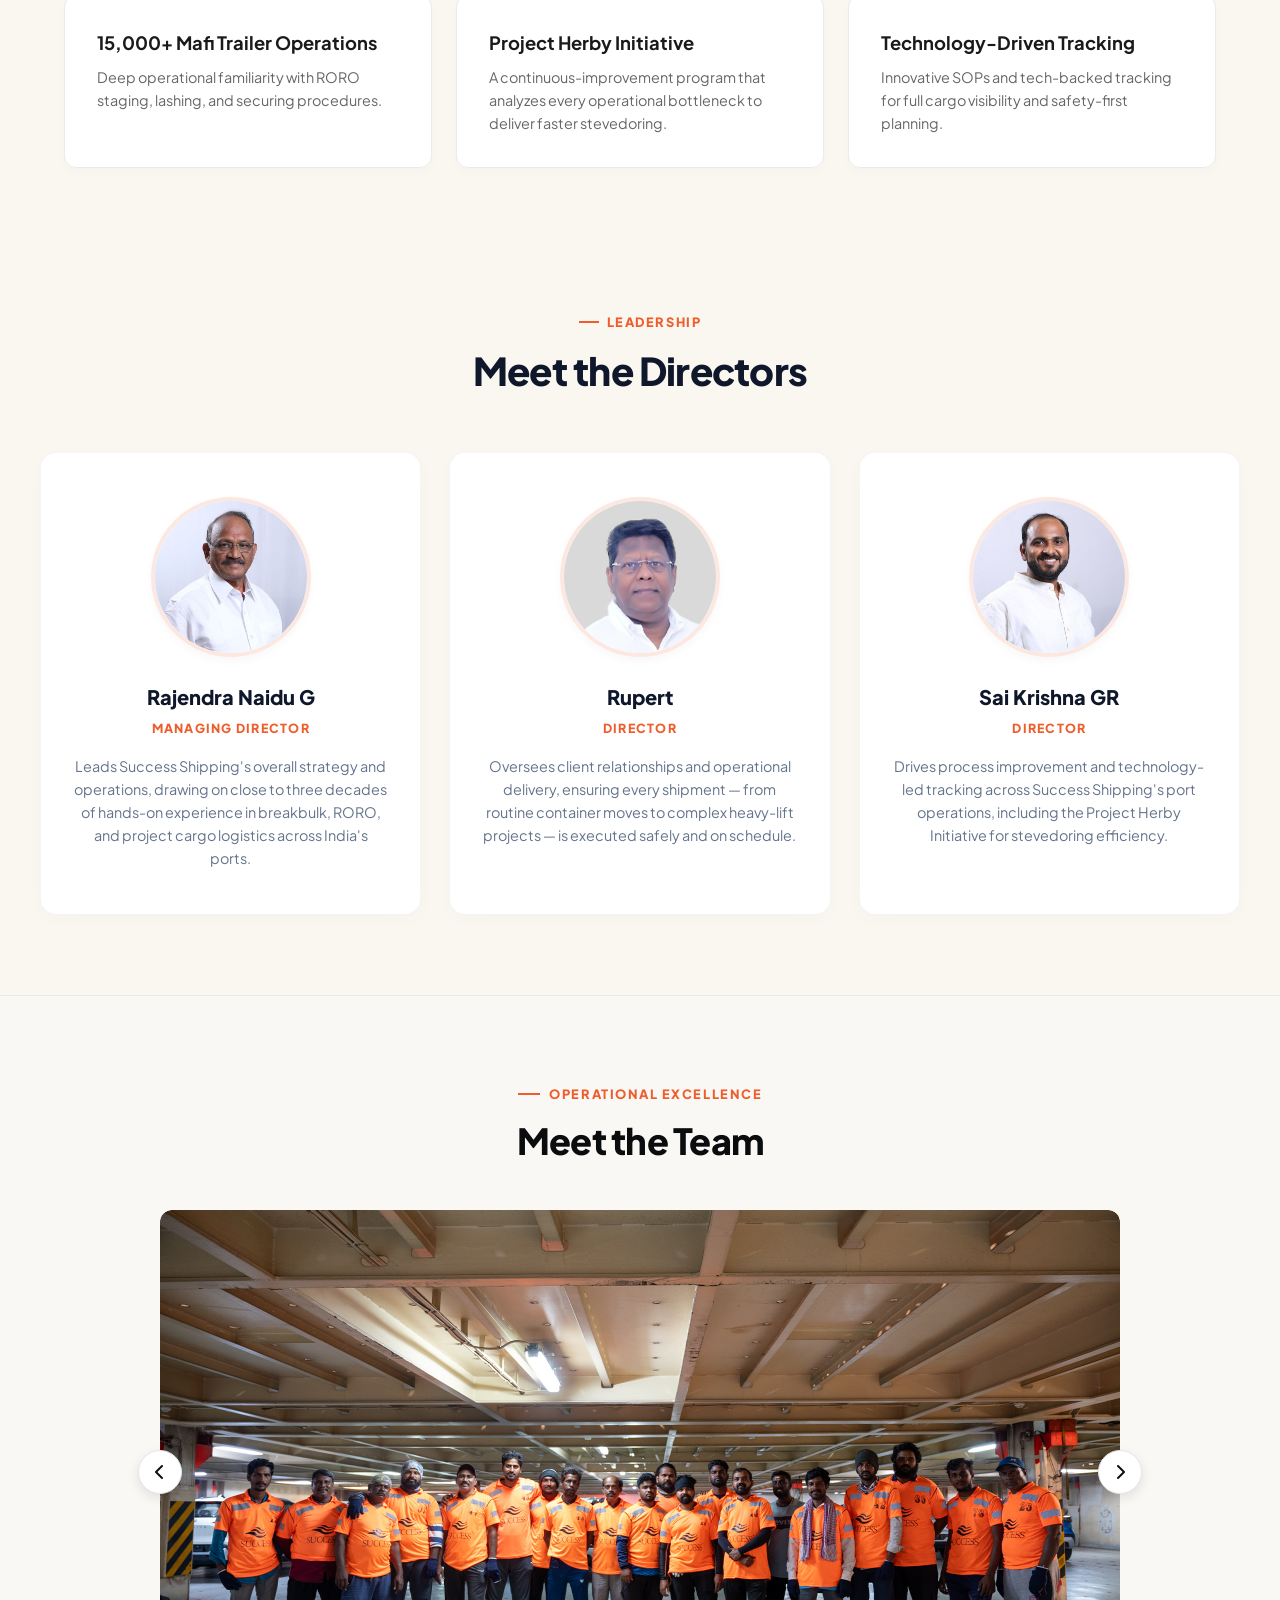
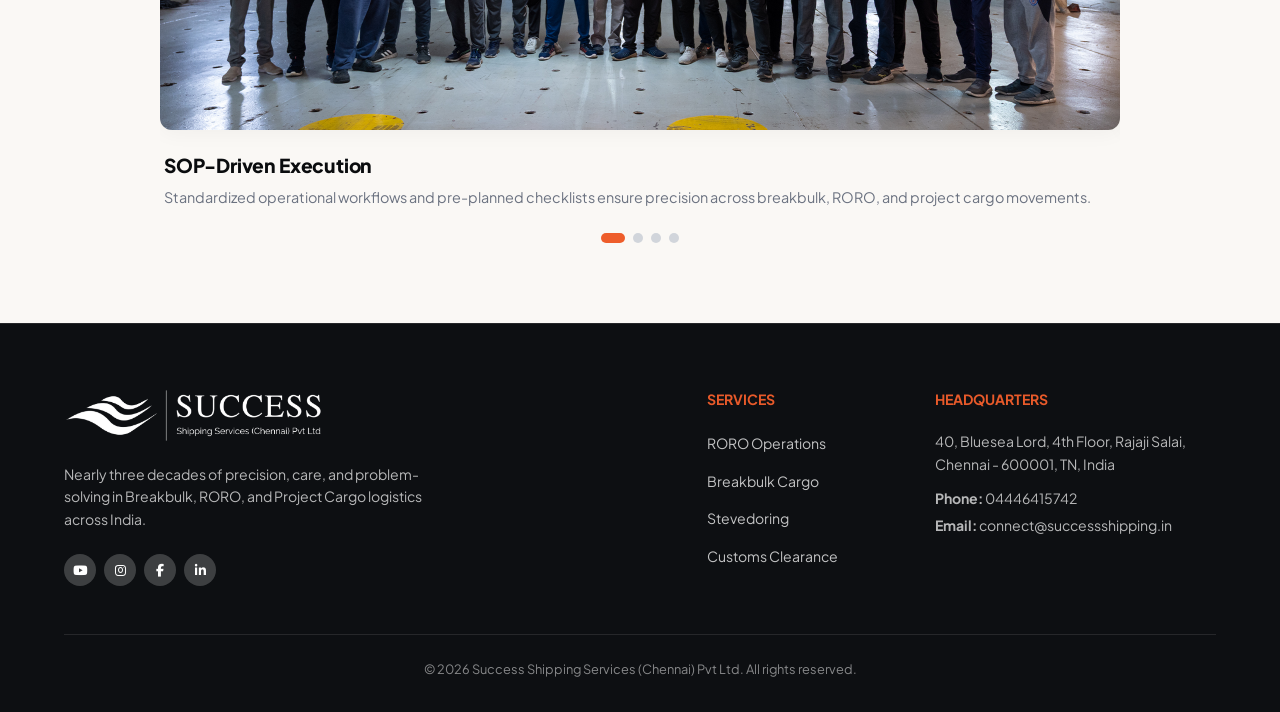
==== commit f3e75b92: "Update about.html" ====
--- a/about.html
+++ b/about.html
@@ -570,7 +570,7 @@
         </div>
         <div>
           <div>
-         <video autoplay loop muted playsinline style="width: 100%; border-radius: 12px; object-fit: cover; max-height: 380px; display: block;">
+         <video autoplay loop muted playsinline style="width: 100%; aspect-ratio: 4 / 3; object-fit: cover; border-radius: 16px; box-shadow: 0 12px 32px rgba(0, 0, 0, 0.1); display: block;">
   <source src="about.webm" type="video/webm">
   <source src="about.mp4" type="video/mp4">
 </video>
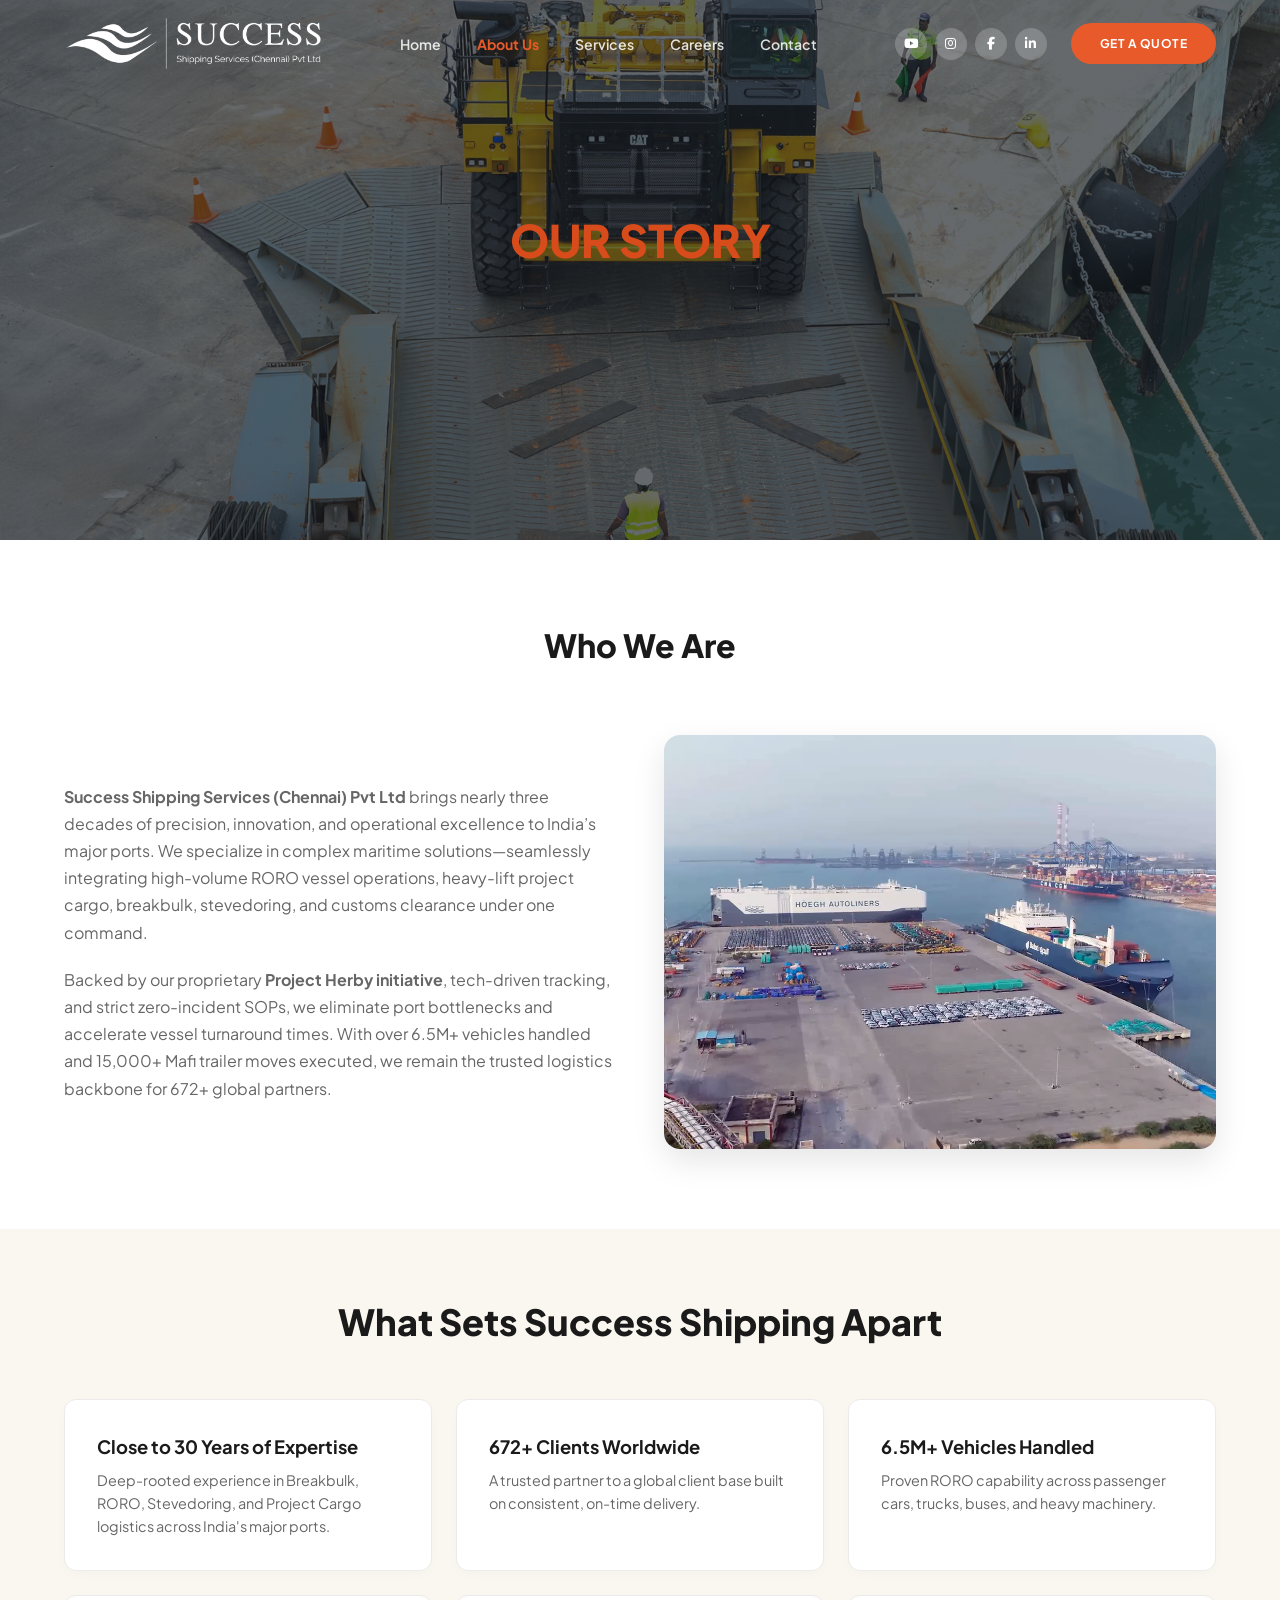
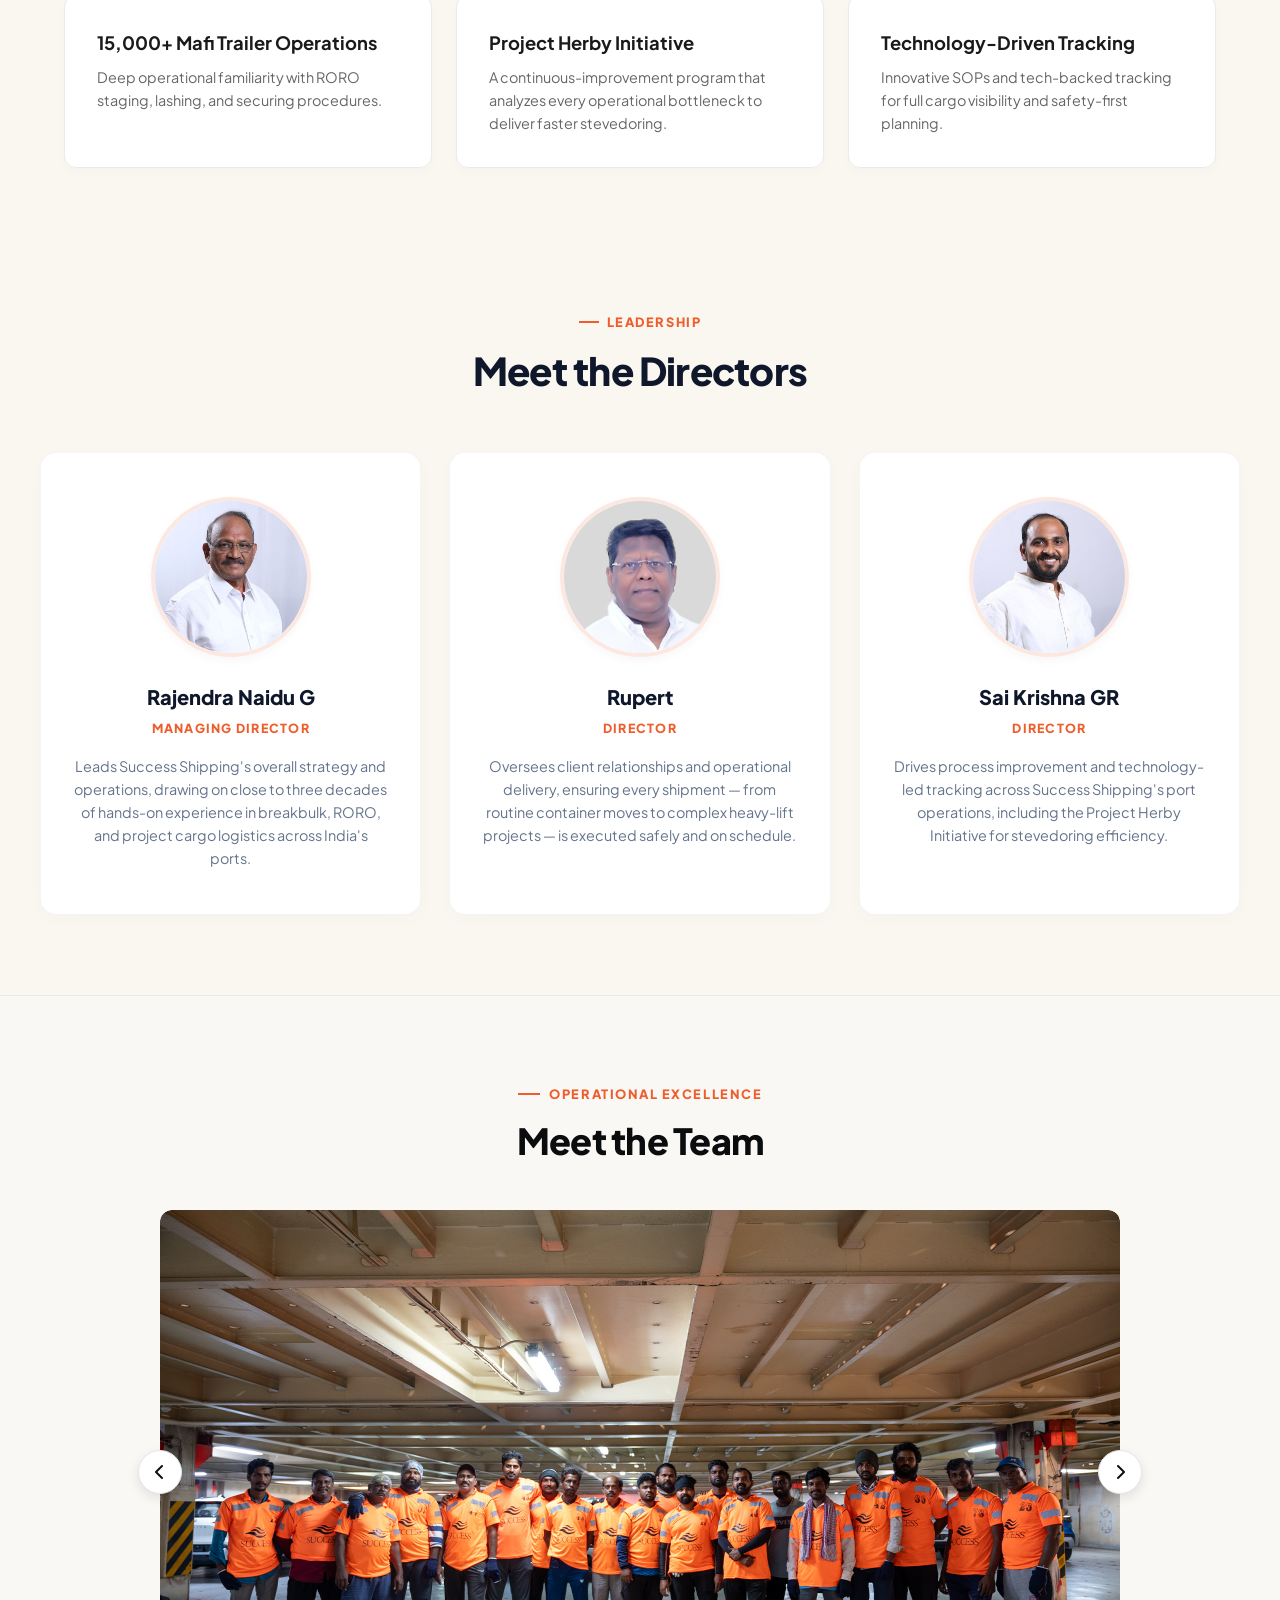
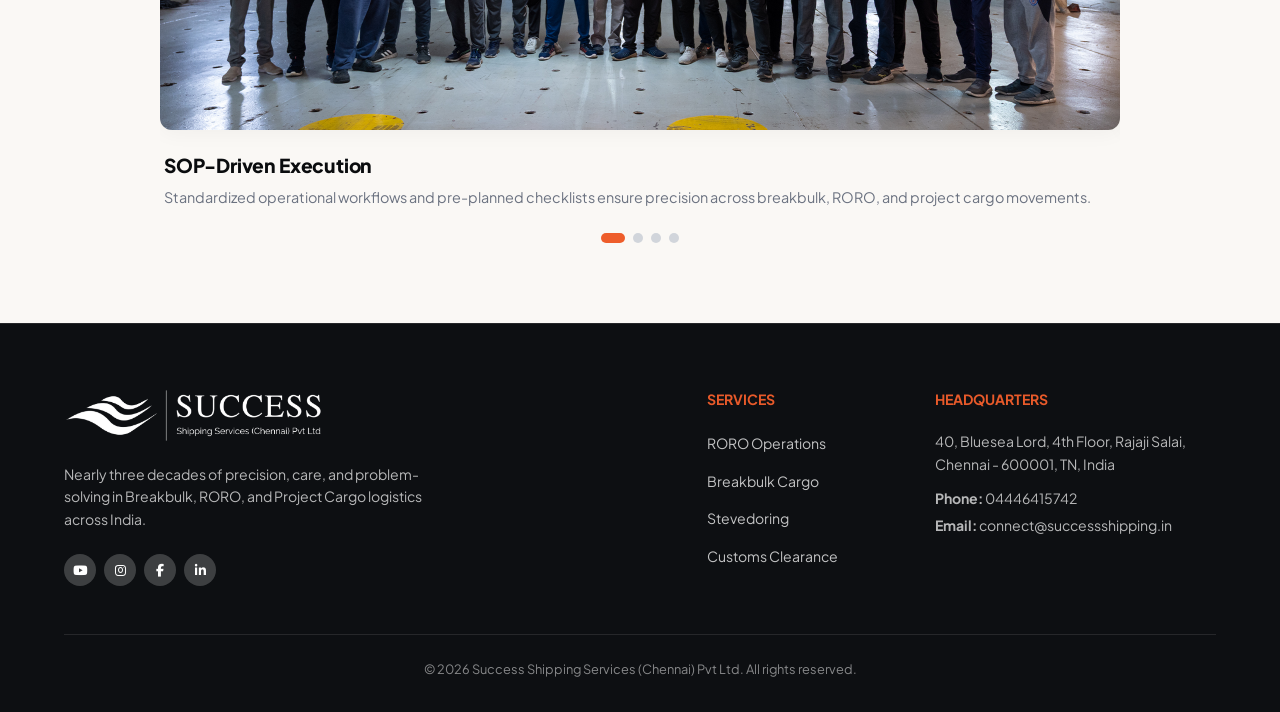
==== commit 691e2d5a: "Update about.html" ====
--- a/about.html
+++ b/about.html
@@ -565,9 +565,13 @@
       <h2 style="font-size: 2rem; font-weight: 800; margin-bottom: 4rem;">Who We Are</h2>
       <div class="grid-2" style="text-align: left;">
         <div>
-          <p style="color: var(--text-muted); margin-bottom: 1.5rem;">Success Shipping Services (Chennai) Pvt Ltd combines deep-rooted expertise with forward-thinking solutions. Our team brings nearly three decades of precision, care, and problem-solving to every move — backed by innovative SOPs, technology-driven tracking, and a relentless focus on safety.</p>
-          <p style="color: var(--text-muted);">From breakbulk and project cargo to RORO vessel operations, stevedoring, and customs clearance, we've grown into a trusted partner for 672+ clients worldwide.</p>
-        </div>
+  <p style="color: var(--text-muted); margin-bottom: 1.25rem; line-height: 1.7;">
+    <strong>Success Shipping Services (Chennai) Pvt Ltd</strong> brings nearly three decades of precision, innovation, and operational excellence to India’s major ports. We specialize in complex maritime solutions—seamlessly integrating high-volume RORO vessel operations, heavy-lift project cargo, breakbulk, stevedoring, and customs clearance under one command.
+  </p>
+  <p style="color: var(--text-muted); line-height: 1.7;">
+    Backed by our proprietary <strong>Project Herby initiative</strong>, tech-driven tracking, and strict zero-incident SOPs, we eliminate port bottlenecks and accelerate vessel turnaround times. With over 6.5M+ vehicles handled and 15,000+ Mafi trailer moves executed, we remain the trusted logistics backbone for 672+ global partners.
+  </p>
+</div>
         <div>
           <div>
          <video autoplay loop muted playsinline style="width: 100%; aspect-ratio: 4 / 3; object-fit: cover; border-radius: 16px; box-shadow: 0 12px 32px rgba(0, 0, 0, 0.1); display: block;">
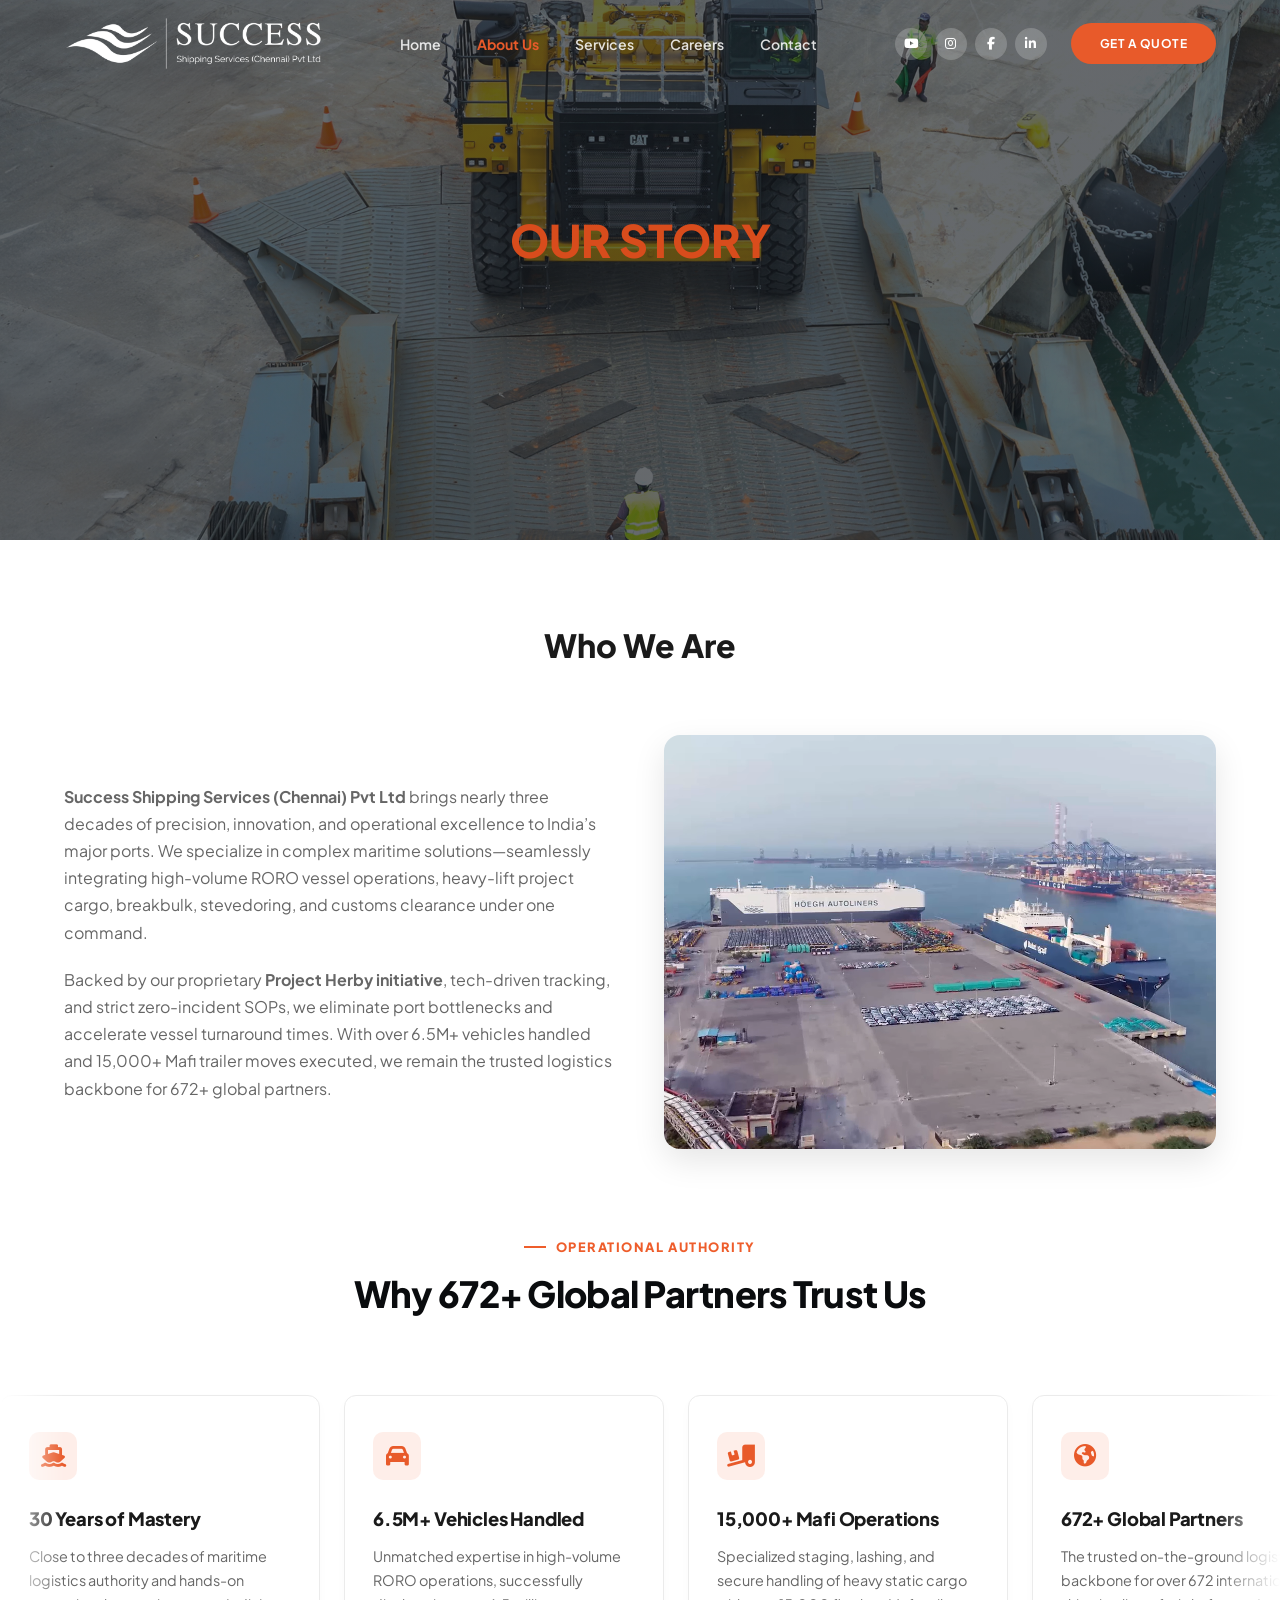
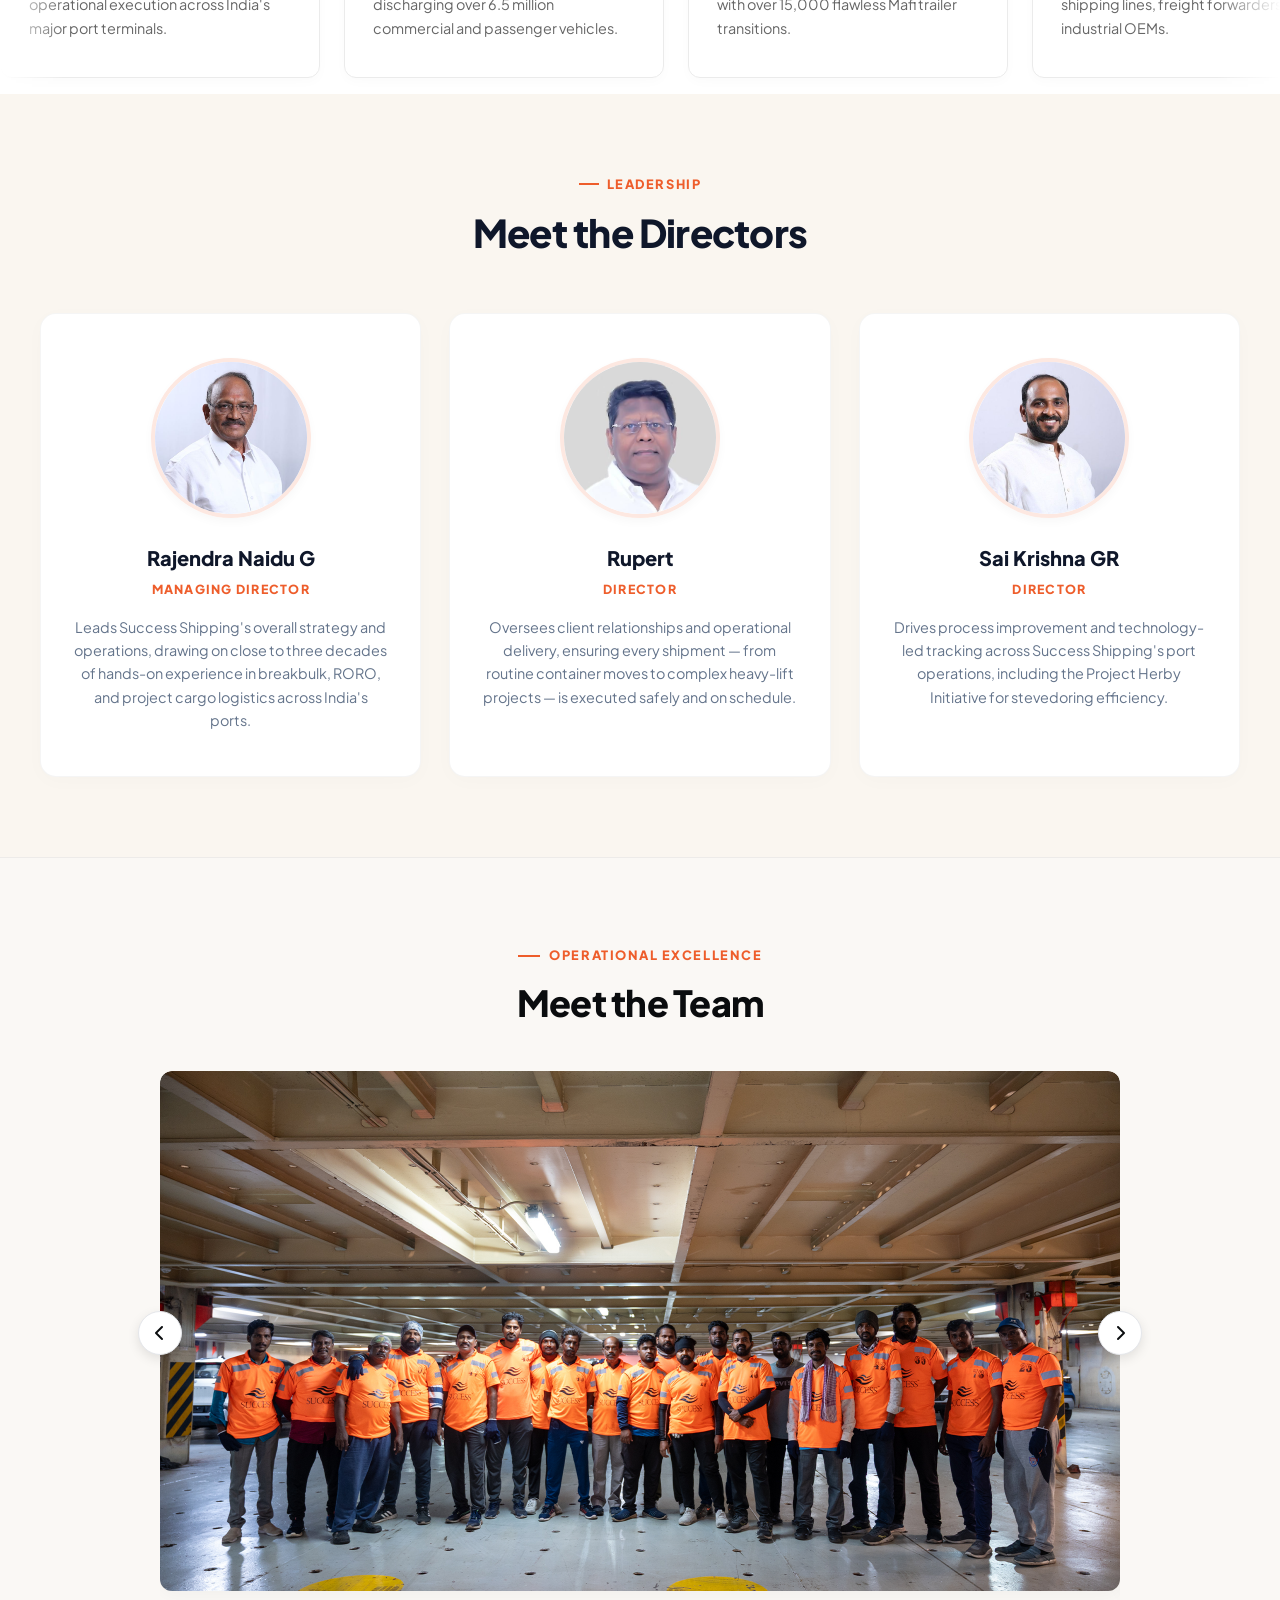
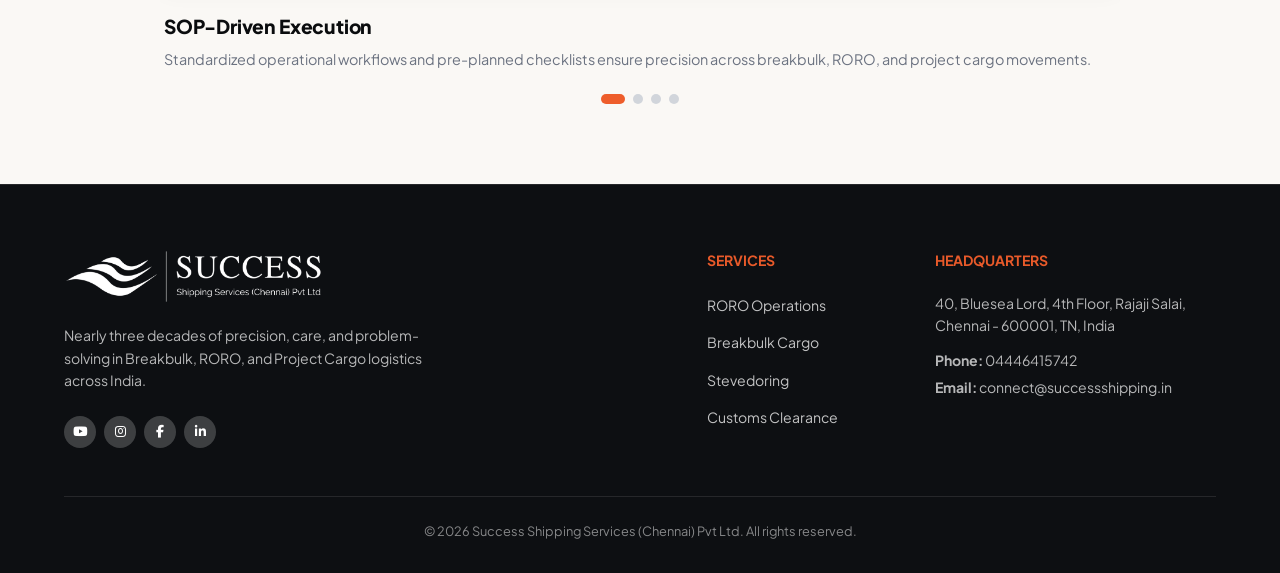
==== commit 49b2008c: "Update about.html" ====
--- a/about.html
+++ b/about.html
@@ -496,6 +496,96 @@
     box-shadow: 0 4px 15px rgba(0, 0, 0, 0.3);
   }
 }
+    <!-- Add this CSS inside your <style> tags in the <head> section -->
+<style>
+  /* 12-CARD INFINITE CAROUSEL STYLES */
+  .differentiator-carousel-section {
+    background-color: var(--bg-cream);
+    padding: 5rem 0;
+    overflow: hidden;
+    border-top: 1px solid rgba(0,0,0,0.05);
+  }
+
+  .diff-section-header {
+    text-align: center;
+    margin-bottom: 3.5rem;
+    padding: 0 20px;
+  }
+
+  .diff-carousel-wrapper {
+    position: relative;
+    width: 100%;
+    overflow: hidden;
+    /* Soft gradient masks on the left and right edges for a professional fade effect */
+    -webkit-mask-image: linear-gradient(to right, transparent, black 5%, black 95%, transparent);
+    mask-image: linear-gradient(to right, transparent, black 5%, black 95%, transparent);
+  }
+
+  .diff-carousel-track {
+    display: flex;
+    gap: 1.5rem;
+    width: max-content;
+    /* Adjust time (60s) to make it scroll faster or slower */
+    animation: infiniteScroll 60s linear infinite;
+    padding: 1rem 0;
+  }
+
+  .diff-carousel-track:hover {
+    animation-play-state: paused;
+  }
+
+  @keyframes infiniteScroll {
+    0% { transform: translateX(0); }
+    100% { transform: translateX(-50%); }
+  }
+
+  .diff-card {
+    width: 320px;
+    background: #FFFFFF;
+    border: 1px solid var(--border-light);
+    border-radius: 12px;
+    padding: 2.25rem 1.75rem;
+    box-shadow: 0 4px 12px rgba(0,0,0,0.02);
+    flex-shrink: 0;
+    display: flex;
+    flex-direction: column;
+    align-items: flex-start;
+    transition: transform 0.3s ease, box-shadow 0.3s ease;
+  }
+
+  .diff-card:hover {
+    transform: translateY(-5px);
+    box-shadow: 0 12px 30px rgba(238, 93, 43, 0.08);
+    border-color: rgba(238, 93, 43, 0.3);
+  }
+
+  .diff-card-icon {
+    width: 48px;
+    height: 48px;
+    background: rgba(238, 93, 43, 0.1);
+    color: var(--brand-orange);
+    border-radius: 10px;
+    display: flex;
+    align-items: center;
+    justify-content: center;
+    font-size: 1.4rem;
+    margin-bottom: 1.5rem;
+  }
+
+  .diff-card-title {
+    font-size: 1.15rem;
+    font-weight: 800;
+    color: var(--text-dark);
+    margin-bottom: 0.75rem;
+    letter-spacing: -0.01em;
+  }
+
+  .diff-card-text {
+    color: var(--text-muted);
+    font-size: 0.9rem;
+    line-height: 1.65;
+  }
+</style>
   </style>
 </head>
 <body>
@@ -585,35 +675,162 @@
     </div>
   </section>
 
-  <!-- WHAT SETS US APART -->
-  <section style="background: var(--bg-cream); padding: 4rem 0;">
-    <div class="container text-center" style="text-align: center;">
-      <h2 style="font-size: 2.25rem; font-weight: 800; margin-bottom: 3rem;">What Sets Success Shipping Apart</h2>
-      <div class="grid-3" style="text-align: left;">
-        <div class="card">
-          <h3 style="font-size: 1.15rem; font-weight: 700; margin-bottom: 0.5rem;">Close to 30 Years of Expertise</h3>
-          <p style="color: var(--text-muted); font-size: 0.9rem;">Deep-rooted experience in Breakbulk, RORO, Stevedoring, and Project Cargo logistics across India's major ports.</p>
-        </div>
-        <div class="card">
-          <h3 style="font-size: 1.15rem; font-weight: 700; margin-bottom: 0.5rem;">672+ Clients Worldwide</h3>
-          <p style="color: var(--text-muted); font-size: 0.9rem;">A trusted partner to a global client base built on consistent, on-time delivery.</p>
-        </div>
-        <div class="card">
-          <h3 style="font-size: 1.15rem; font-weight: 700; margin-bottom: 0.5rem;">6.5M+ Vehicles Handled</h3>
-          <p style="color: var(--text-muted); font-size: 0.9rem;">Proven RORO capability across passenger cars, trucks, buses, and heavy machinery.</p>
-        </div>
-        <div class="card">
-          <h3 style="font-size: 1.15rem; font-weight: 700; margin-bottom: 0.5rem;">15,000+ Mafi Trailer Operations</h3>
-          <p style="color: var(--text-muted); font-size: 0.9rem;">Deep operational familiarity with RORO staging, lashing, and securing procedures.</p>
-        </div>
-        <div class="card">
-          <h3 style="font-size: 1.15rem; font-weight: 700; margin-bottom: 0.5rem;">Project Herby Initiative</h3>
-          <p style="color: var(--text-muted); font-size: 0.9rem;">A continuous-improvement program that analyzes every operational bottleneck to deliver faster stevedoring.</p>
-        </div>
-        <div class="card">
-          <h3 style="font-size: 1.15rem; font-weight: 700; margin-bottom: 0.5rem;">Technology-Driven Tracking</h3>
-          <p style="color: var(--text-muted); font-size: 0.9rem;">Innovative SOPs and tech-backed tracking for full cargo visibility and safety-first planning.</p>
-        </div>
+  <!-- WHAT SETS US APART (12-CARD INFINITE CAROUSEL) -->
+  <section class="differentiator-carousel-section">
+    <div class="diff-section-header">
+      <div class="subtitle-orange">OPERATIONAL AUTHORITY</div>
+      <h2 class="section-title">Why 672+ Global Partners Trust Us</h2>
+    </div>
+
+    <div class="diff-carousel-wrapper">
+      <div class="diff-carousel-track">
+        
+        <!-- ================= ORIGINAL 12 CARDS ================= -->
+        <div class="diff-card">
+          <div class="diff-card-icon"><i class="fa-solid fa-ship"></i></div>
+          <h3 class="diff-card-title">30 Years of Mastery</h3>
+          <p class="diff-card-text">Close to three decades of maritime logistics authority and hands-on operational execution across India's major port terminals.</p>
+        </div>
+
+        <div class="diff-card">
+          <div class="diff-card-icon"><i class="fa-solid fa-car"></i></div>
+          <h3 class="diff-card-title">6.5M+ Vehicles Handled</h3>
+          <p class="diff-card-text">Unmatched expertise in high-volume RORO operations, successfully discharging over 6.5 million commercial and passenger vehicles.</p>
+        </div>
+
+        <div class="diff-card">
+          <div class="diff-card-icon"><i class="fa-solid fa-truck-ramp-box"></i></div>
+          <h3 class="diff-card-title">15,000+ Mafi Operations</h3>
+          <p class="diff-card-text">Specialized staging, lashing, and secure handling of heavy static cargo with over 15,000 flawless Mafi trailer transitions.</p>
+        </div>
+
+        <div class="diff-card">
+          <div class="diff-card-icon"><i class="fa-solid fa-earth-americas"></i></div>
+          <h3 class="diff-card-title">672+ Global Partners</h3>
+          <p class="diff-card-text">The trusted on-the-ground logistics backbone for over 672 international shipping lines, freight forwarders, and industrial OEMs.</p>
+        </div>
+
+        <div class="diff-card">
+          <div class="diff-card-icon"><i class="fa-solid fa-stopwatch"></i></div>
+          <h3 class="diff-card-title">Project Herby Initiative</h3>
+          <p class="diff-card-text">Our proprietary continuous-improvement framework dedicated to eliminating port bottlenecks and accelerating vessel turnaround time.</p>
+        </div>
+
+        <div class="diff-card">
+          <div class="diff-card-icon"><i class="fa-solid fa-crane"></i></div>
+          <h3 class="diff-card-title">Heavy-Lift & Project Cargo</h3>
+          <p class="diff-card-text">End-to-end management of oversized, high-value industrial assets leveraging precision engineering and specialized heavy rigging.</p>
+        </div>
+
+        <div class="diff-card">
+          <div class="diff-card-icon"><i class="fa-solid fa-boxes-stacked"></i></div>
+          <h3 class="diff-card-title">Breakbulk Authority</h3>
+          <p class="diff-card-text">Seamless execution of non-containerized cargo loading, backed by certified lashers, riggers, and experienced dock supervisors.</p>
+        </div>
+
+        <div class="diff-card">
+          <div class="diff-card-icon"><i class="fa-solid fa-anchor"></i></div>
+          <h3 class="diff-card-title">Advanced Stevedoring</h3>
+          <p class="diff-card-text">Maximized hook cycles and efficient vessel-to-dock handling through highly trained labor and optimized mechanical deployments.</p>
+        </div>
+
+        <div class="diff-card">
+          <div class="diff-card-icon"><i class="fa-solid fa-hard-hat"></i></div>
+          <h3 class="diff-card-title">Zero-Incident Safety</h3>
+          <p class="diff-card-text">Mandatory daily safety toolboxes, high-vis compliance, and strict hazard mitigation protocols enforced at every operational site.</p>
+        </div>
+
+        <div class="diff-card">
+          <div class="diff-card-icon"><i class="fa-solid fa-file-signature"></i></div>
+          <h3 class="diff-card-title">Rapid Customs Clearance</h3>
+          <p class="diff-card-text">In-house regulatory expertise ensuring swift, fully compliant cargo release and uninterrupted supply chain continuity.</p>
+        </div>
+
+        <div class="diff-card">
+          <div class="diff-card-icon"><i class="fa-solid fa-walkie-talkie"></i></div>
+          <h3 class="diff-card-title">On-Site Field Command</h3>
+          <p class="diff-card-text">Real-time port coordination from pre-berthing preparations to final discharge, guaranteeing proactive operational control.</p>
+        </div>
+
+        <div class="diff-card">
+          <div class="diff-card-icon"><i class="fa-solid fa-laptop-code"></i></div>
+          <h3 class="diff-card-title">Tech-Driven Tracking</h3>
+          <p class="diff-card-text">Digitized cargo visibility and modernized reporting pipelines that replace supply chain blind spots with absolute clarity.</p>
+        </div>
+
+        <!-- ================= DUPLICATE 12 CARDS FOR SEAMLESS LOOP ================= -->
+        <div class="diff-card">
+          <div class="diff-card-icon"><i class="fa-solid fa-ship"></i></div>
+          <h3 class="diff-card-title">30 Years of Mastery</h3>
+          <p class="diff-card-text">Close to three decades of maritime logistics authority and hands-on operational execution across India's major port terminals.</p>
+        </div>
+
+        <div class="diff-card">
+          <div class="diff-card-icon"><i class="fa-solid fa-car"></i></div>
+          <h3 class="diff-card-title">6.5M+ Vehicles Handled</h3>
+          <p class="diff-card-text">Unmatched expertise in high-volume RORO operations, successfully discharging over 6.5 million commercial and passenger vehicles.</p>
+        </div>
+
+        <div class="diff-card">
+          <div class="diff-card-icon"><i class="fa-solid fa-truck-ramp-box"></i></div>
+          <h3 class="diff-card-title">15,000+ Mafi Operations</h3>
+          <p class="diff-card-text">Specialized staging, lashing, and secure handling of heavy static cargo with over 15,000 flawless Mafi trailer transitions.</p>
+        </div>
+
+        <div class="diff-card">
+          <div class="diff-card-icon"><i class="fa-solid fa-earth-americas"></i></div>
+          <h3 class="diff-card-title">672+ Global Partners</h3>
+          <p class="diff-card-text">The trusted on-the-ground logistics backbone for over 672 international shipping lines, freight forwarders, and industrial OEMs.</p>
+        </div>
+
+        <div class="diff-card">
+          <div class="diff-card-icon"><i class="fa-solid fa-stopwatch"></i></div>
+          <h3 class="diff-card-title">Project Herby Initiative</h3>
+          <p class="diff-card-text">Our proprietary continuous-improvement framework dedicated to eliminating port bottlenecks and accelerating vessel turnaround time.</p>
+        </div>
+
+        <div class="diff-card">
+          <div class="diff-card-icon"><i class="fa-solid fa-crane"></i></div>
+          <h3 class="diff-card-title">Heavy-Lift & Project Cargo</h3>
+          <p class="diff-card-text">End-to-end management of oversized, high-value industrial assets leveraging precision engineering and specialized heavy rigging.</p>
+        </div>
+
+        <div class="diff-card">
+          <div class="diff-card-icon"><i class="fa-solid fa-boxes-stacked"></i></div>
+          <h3 class="diff-card-title">Breakbulk Authority</h3>
+          <p class="diff-card-text">Seamless execution of non-containerized cargo loading, backed by certified lashers, riggers, and experienced dock supervisors.</p>
+        </div>
+
+        <div class="diff-card">
+          <div class="diff-card-icon"><i class="fa-solid fa-anchor"></i></div>
+          <h3 class="diff-card-title">Advanced Stevedoring</h3>
+          <p class="diff-card-text">Maximized hook cycles and efficient vessel-to-dock handling through highly trained labor and optimized mechanical deployments.</p>
+        </div>
+
+        <div class="diff-card">
+          <div class="diff-card-icon"><i class="fa-solid fa-hard-hat"></i></div>
+          <h3 class="diff-card-title">Zero-Incident Safety</h3>
+          <p class="diff-card-text">Mandatory daily safety toolboxes, high-vis compliance, and strict hazard mitigation protocols enforced at every operational site.</p>
+        </div>
+
+        <div class="diff-card">
+          <div class="diff-card-icon"><i class="fa-solid fa-file-signature"></i></div>
+          <h3 class="diff-card-title">Rapid Customs Clearance</h3>
+          <p class="diff-card-text">In-house regulatory expertise ensuring swift, fully compliant cargo release and uninterrupted supply chain continuity.</p>
+        </div>
+
+        <div class="diff-card">
+          <div class="diff-card-icon"><i class="fa-solid fa-walkie-talkie"></i></div>
+          <h3 class="diff-card-title">On-Site Field Command</h3>
+          <p class="diff-card-text">Real-time port coordination from pre-berthing preparations to final discharge, guaranteeing proactive operational control.</p>
+        </div>
+
+        <div class="diff-card">
+          <div class="diff-card-icon"><i class="fa-solid fa-laptop-code"></i></div>
+          <h3 class="diff-card-title">Tech-Driven Tracking</h3>
+          <p class="diff-card-text">Digitized cargo visibility and modernized reporting pipelines that replace supply chain blind spots with absolute clarity.</p>
+        </div>
+
       </div>
     </div>
   </section>
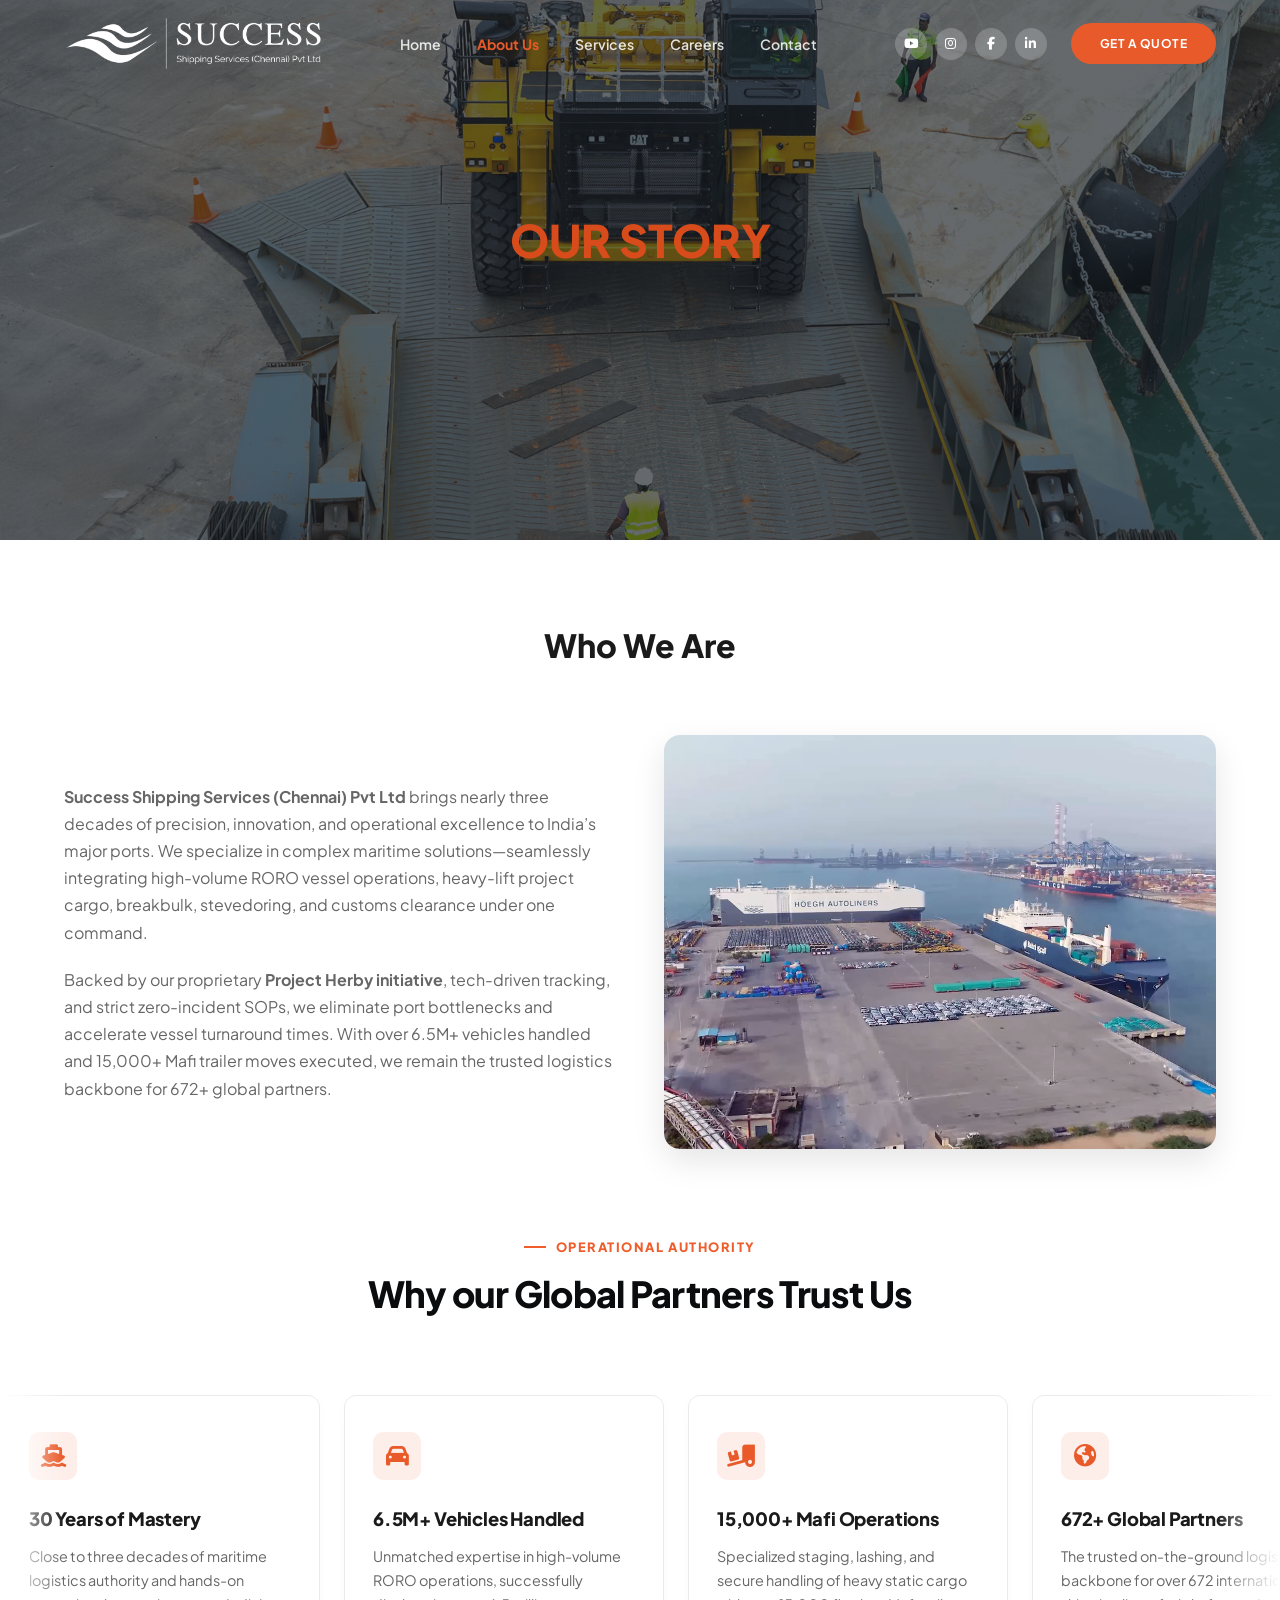
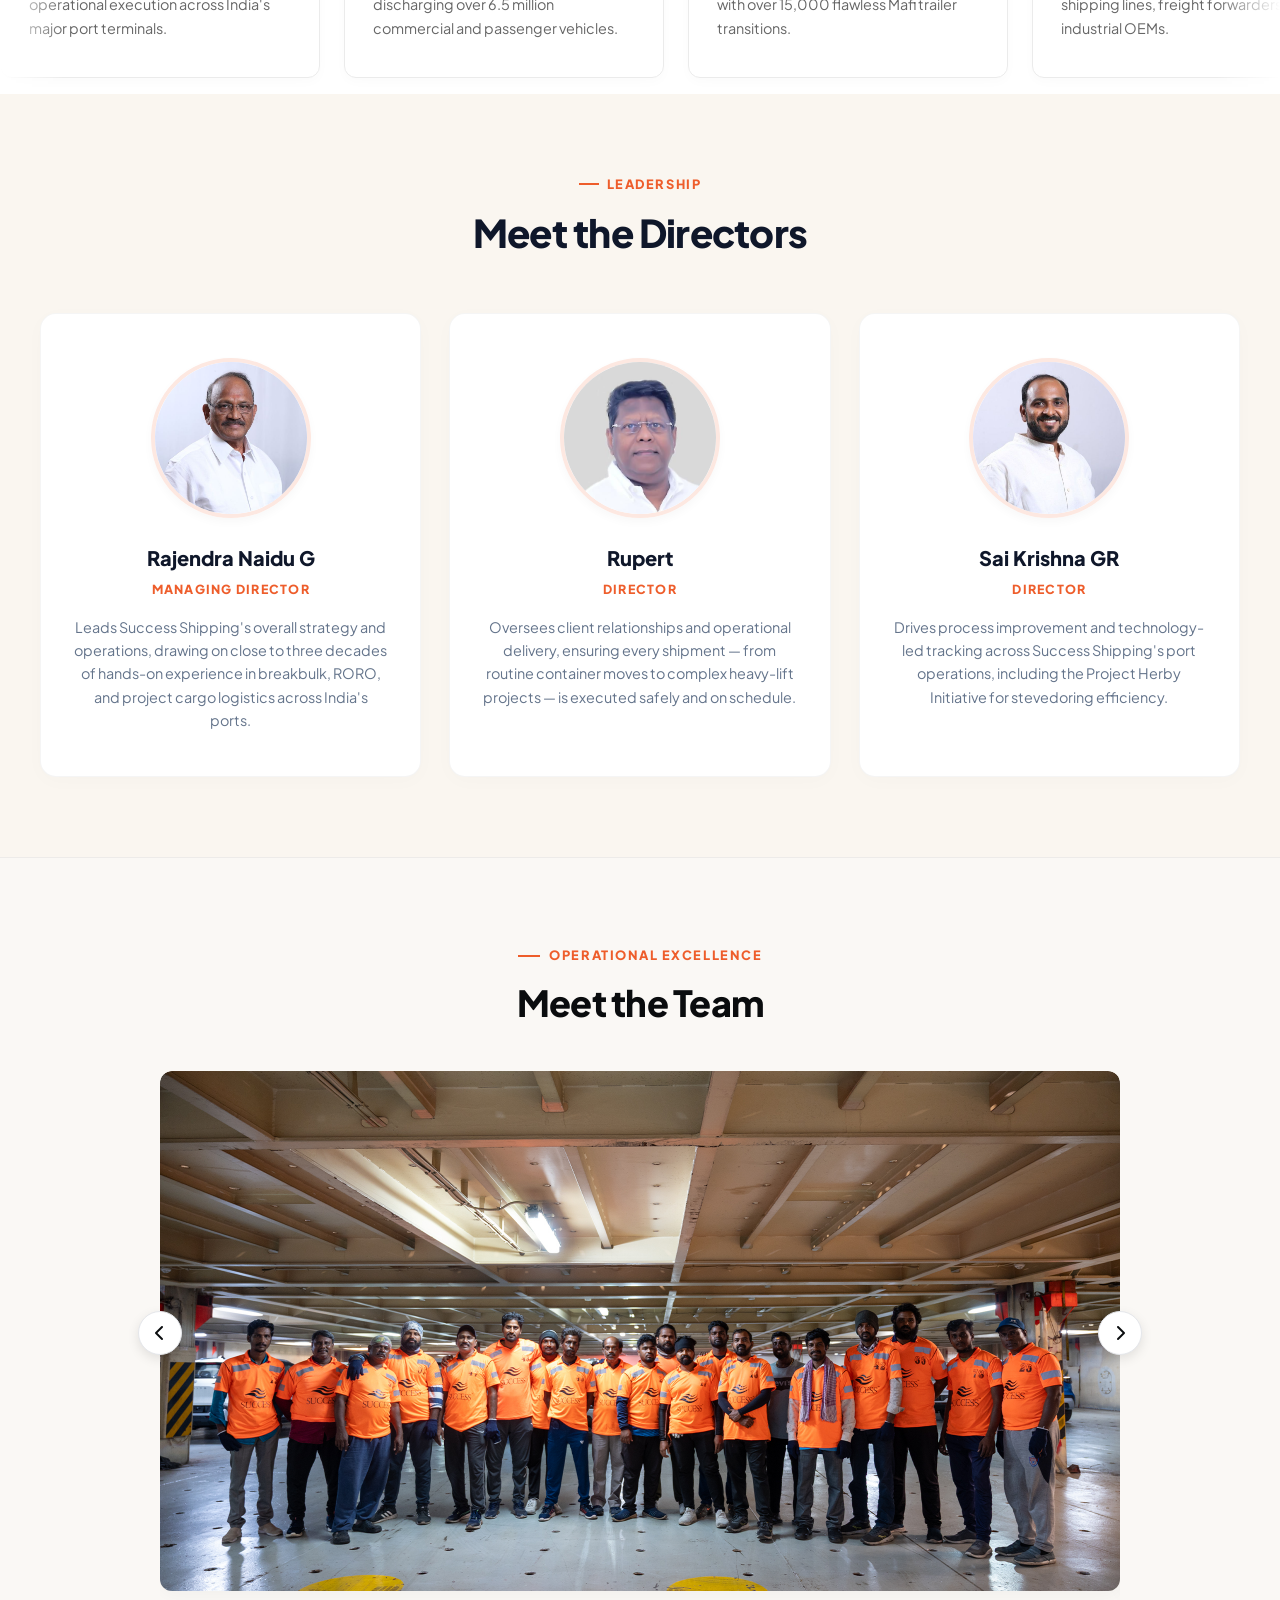
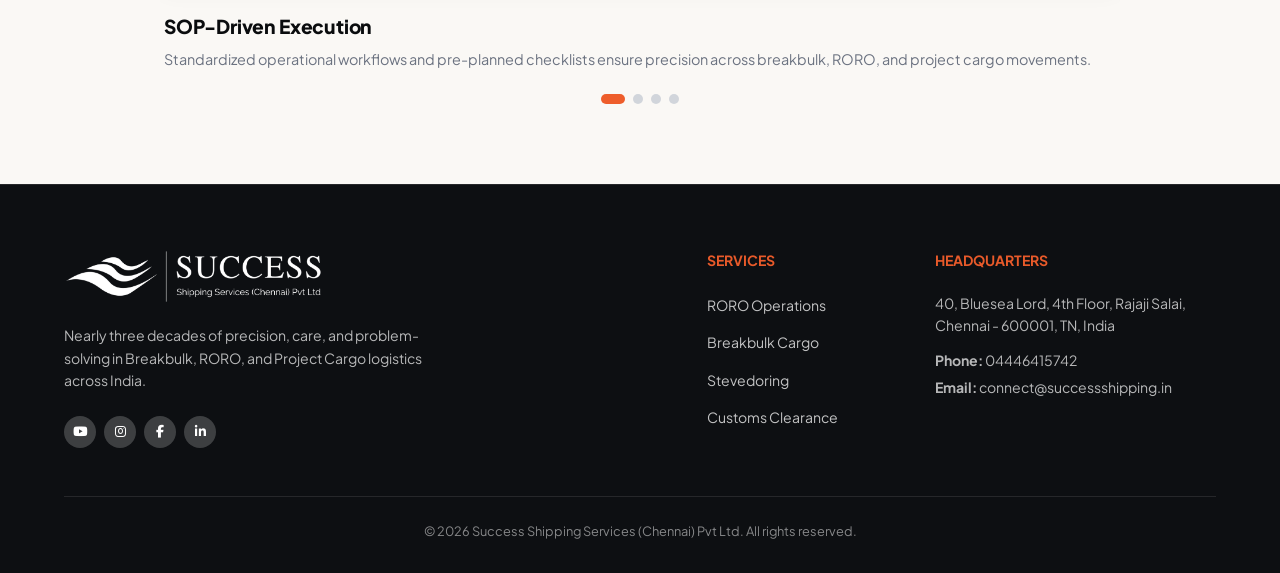
==== commit 3019901a: "Update print statement from 'Hello' to 'Goodbye'" ====
--- a/about.html
+++ b/about.html
@@ -679,7 +679,7 @@
   <section class="differentiator-carousel-section">
     <div class="diff-section-header">
       <div class="subtitle-orange">OPERATIONAL AUTHORITY</div>
-      <h2 class="section-title">Why 672+ Global Partners Trust Us</h2>
+      <h2 class="section-title">Why our Global Partners Trust Us</h2>
     </div>
 
     <div class="diff-carousel-wrapper">
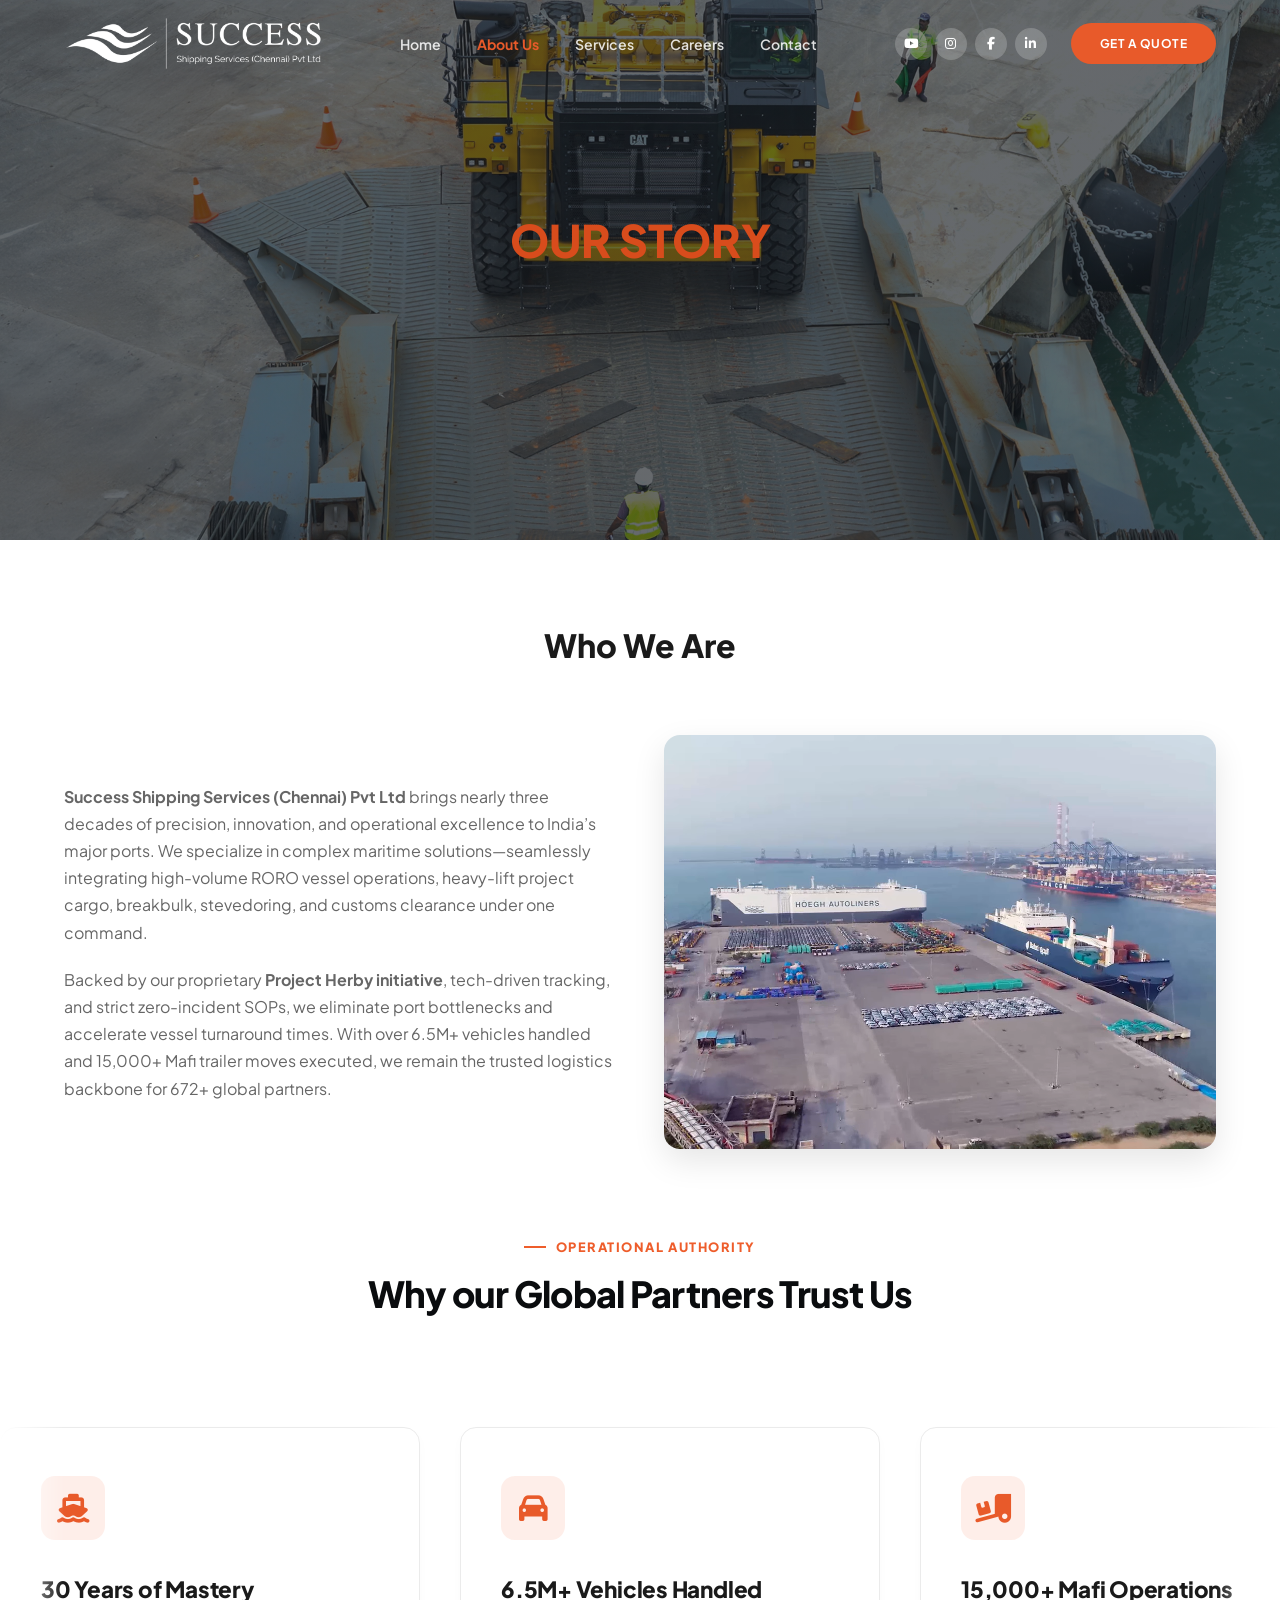
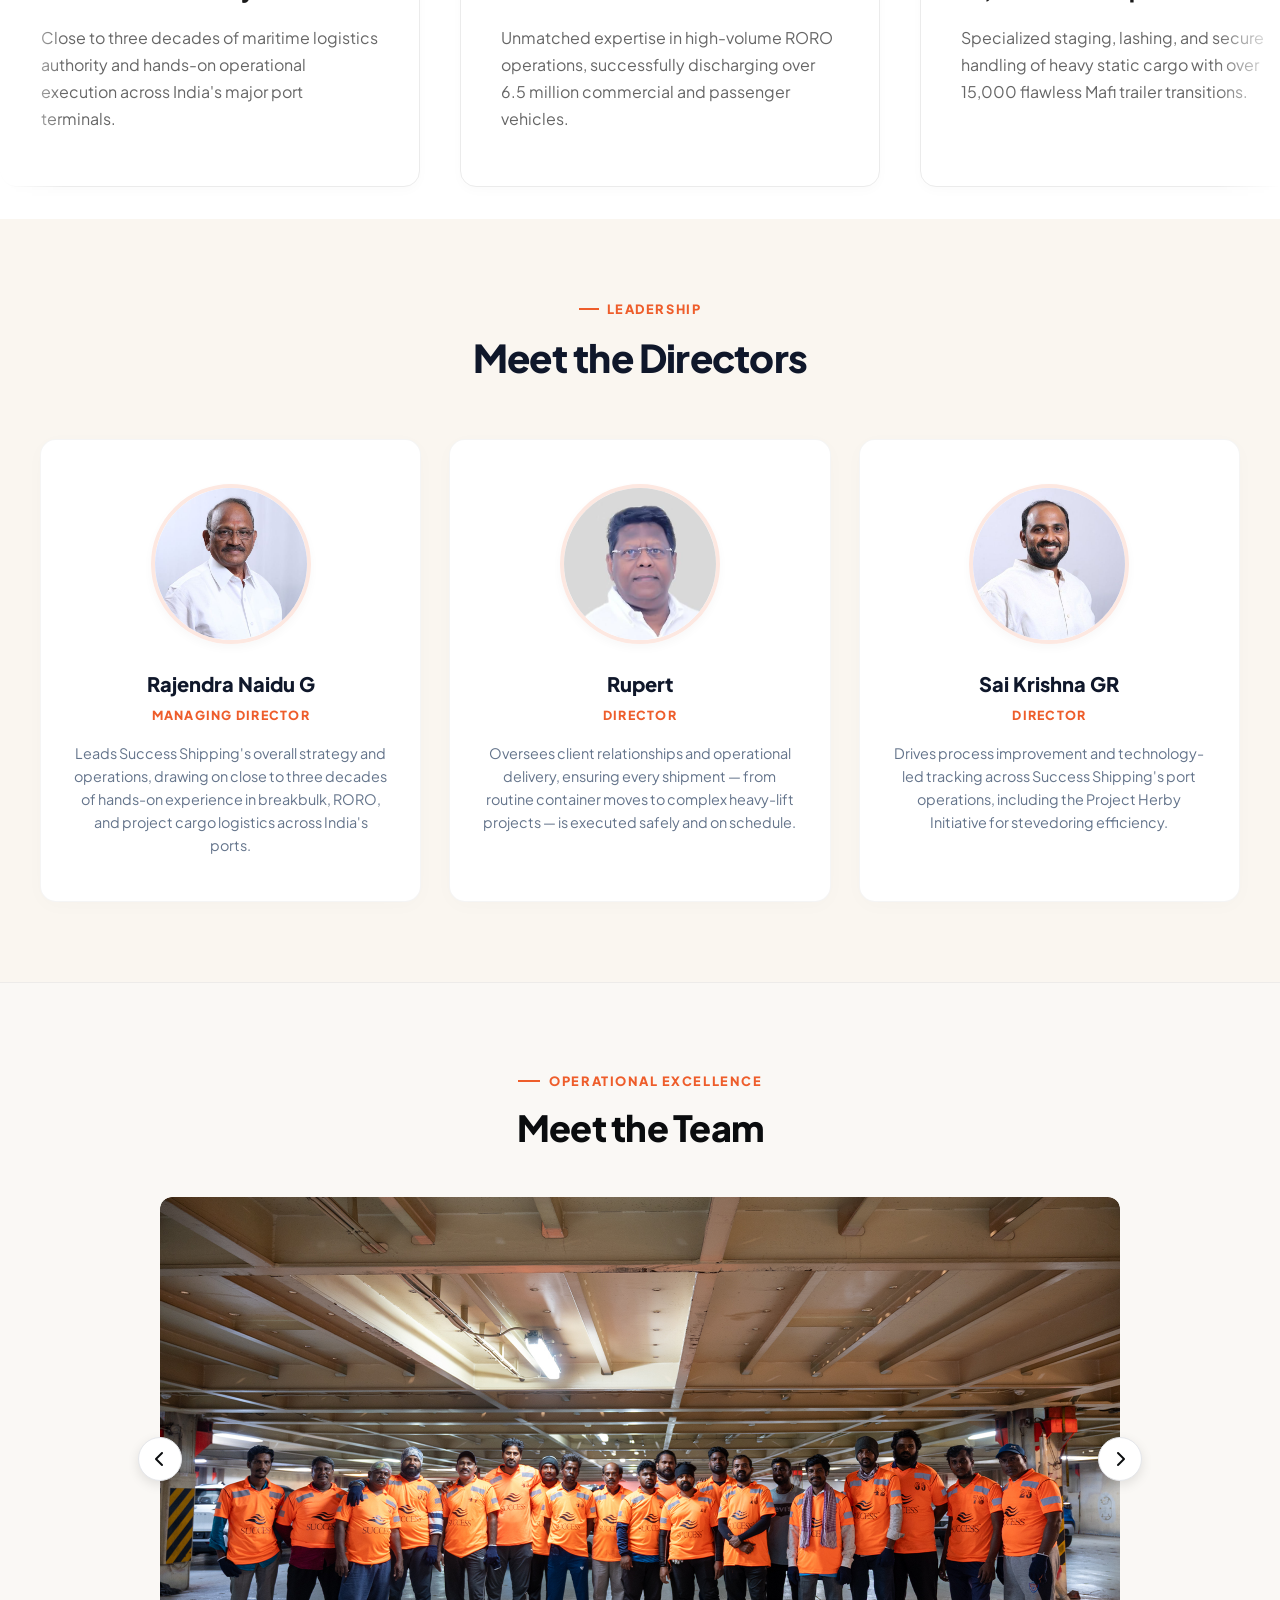
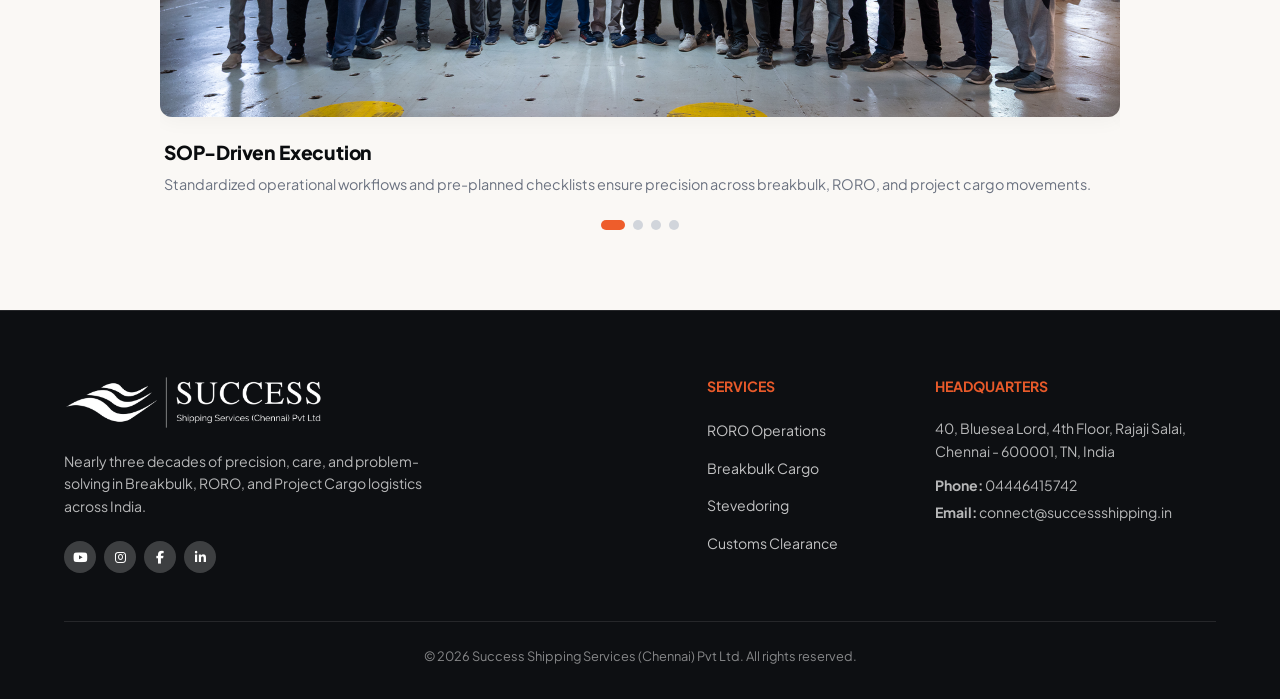
==== commit f3eb6e04: "Update about.html" ====
--- a/about.html
+++ b/about.html
@@ -498,17 +498,17 @@
 }
     <!-- Add this CSS inside your <style> tags in the <head> section -->
 <style>
-  /* 12-CARD INFINITE CAROUSEL STYLES */
+  /* 12-CARD INFINITE CAROUSEL STYLES (UPSCALED) */
   .differentiator-carousel-section {
     background-color: var(--bg-cream);
-    padding: 5rem 0;
+    padding: 6rem 0; /* Increased top/bottom breathing room */
     overflow: hidden;
     border-top: 1px solid rgba(0,0,0,0.05);
   }
 
   .diff-section-header {
     text-align: center;
-    margin-bottom: 3.5rem;
+    margin-bottom: 4.5rem;
     padding: 0 20px;
   }
 
@@ -516,18 +516,17 @@
     position: relative;
     width: 100%;
     overflow: hidden;
-    /* Soft gradient masks on the left and right edges for a professional fade effect */
     -webkit-mask-image: linear-gradient(to right, transparent, black 5%, black 95%, transparent);
     mask-image: linear-gradient(to right, transparent, black 5%, black 95%, transparent);
   }
 
   .diff-carousel-track {
     display: flex;
-    gap: 1.5rem;
+    gap: 2.5rem; /* Widened gap to match larger cards */
     width: max-content;
-    /* Adjust time (60s) to make it scroll faster or slower */
-    animation: infiniteScroll 60s linear infinite;
-    padding: 1rem 0;
+    /* Increased time to 90s because the track is now much wider */
+    animation: infiniteScroll 90s linear infinite; 
+    padding: 2rem 0;
   }
 
   .diff-carousel-track:hover {
@@ -539,12 +538,14 @@
     100% { transform: translateX(-50%); }
   }
 
+  /* Upgraded Card Dimensions */
   .diff-card {
-    width: 320px;
+    width: 420px; /* Scaled up from 320px */
+    min-height: 360px; /* Ensures a substantial, blocky aspect ratio */
     background: #FFFFFF;
     border: 1px solid var(--border-light);
-    border-radius: 12px;
-    padding: 2.25rem 1.75rem;
+    border-radius: 16px; /* Matched the Directors card radius */
+    padding: 3rem 2.5rem; /* Deeper padding for an executive feel */
     box-shadow: 0 4px 12px rgba(0,0,0,0.02);
     flex-shrink: 0;
     display: flex;
@@ -554,36 +555,52 @@
   }
 
   .diff-card:hover {
-    transform: translateY(-5px);
-    box-shadow: 0 12px 30px rgba(238, 93, 43, 0.08);
+    transform: translateY(-8px);
+    box-shadow: 0 16px 40px rgba(238, 93, 43, 0.08);
     border-color: rgba(238, 93, 43, 0.3);
   }
 
+  /* Upgraded Icon & Typography */
   .diff-card-icon {
-    width: 48px;
-    height: 48px;
+    width: 64px; /* Larger icon box */
+    height: 64px;
     background: rgba(238, 93, 43, 0.1);
     color: var(--brand-orange);
-    border-radius: 10px;
+    border-radius: 14px;
     display: flex;
     align-items: center;
     justify-content: center;
-    font-size: 1.4rem;
-    margin-bottom: 1.5rem;
+    font-size: 1.8rem; /* Larger icon */
+    margin-bottom: 2rem;
   }
 
   .diff-card-title {
-    font-size: 1.15rem;
+    font-size: 1.4rem; /* Scaled up from 1.15rem */
     font-weight: 800;
     color: var(--text-dark);
-    margin-bottom: 0.75rem;
+    margin-bottom: 1rem;
     letter-spacing: -0.01em;
   }
 
   .diff-card-text {
     color: var(--text-muted);
-    font-size: 0.9rem;
-    line-height: 1.65;
+    font-size: 1rem; /* Scaled up from 0.9rem for easier reading */
+    line-height: 1.7;
+  }
+
+  /* Responsive Fallback for Mobile */
+  @media (max-width: 768px) {
+    .diff-card {
+      width: 320px; /* Shrinks back down for phone screens */
+      min-height: 300px;
+      padding: 2rem 1.75rem;
+    }
+    .diff-carousel-track {
+      gap: 1.25rem;
+    }
+    .diff-card-title {
+      font-size: 1.2rem;
+    }
   }
 </style>
   </style>
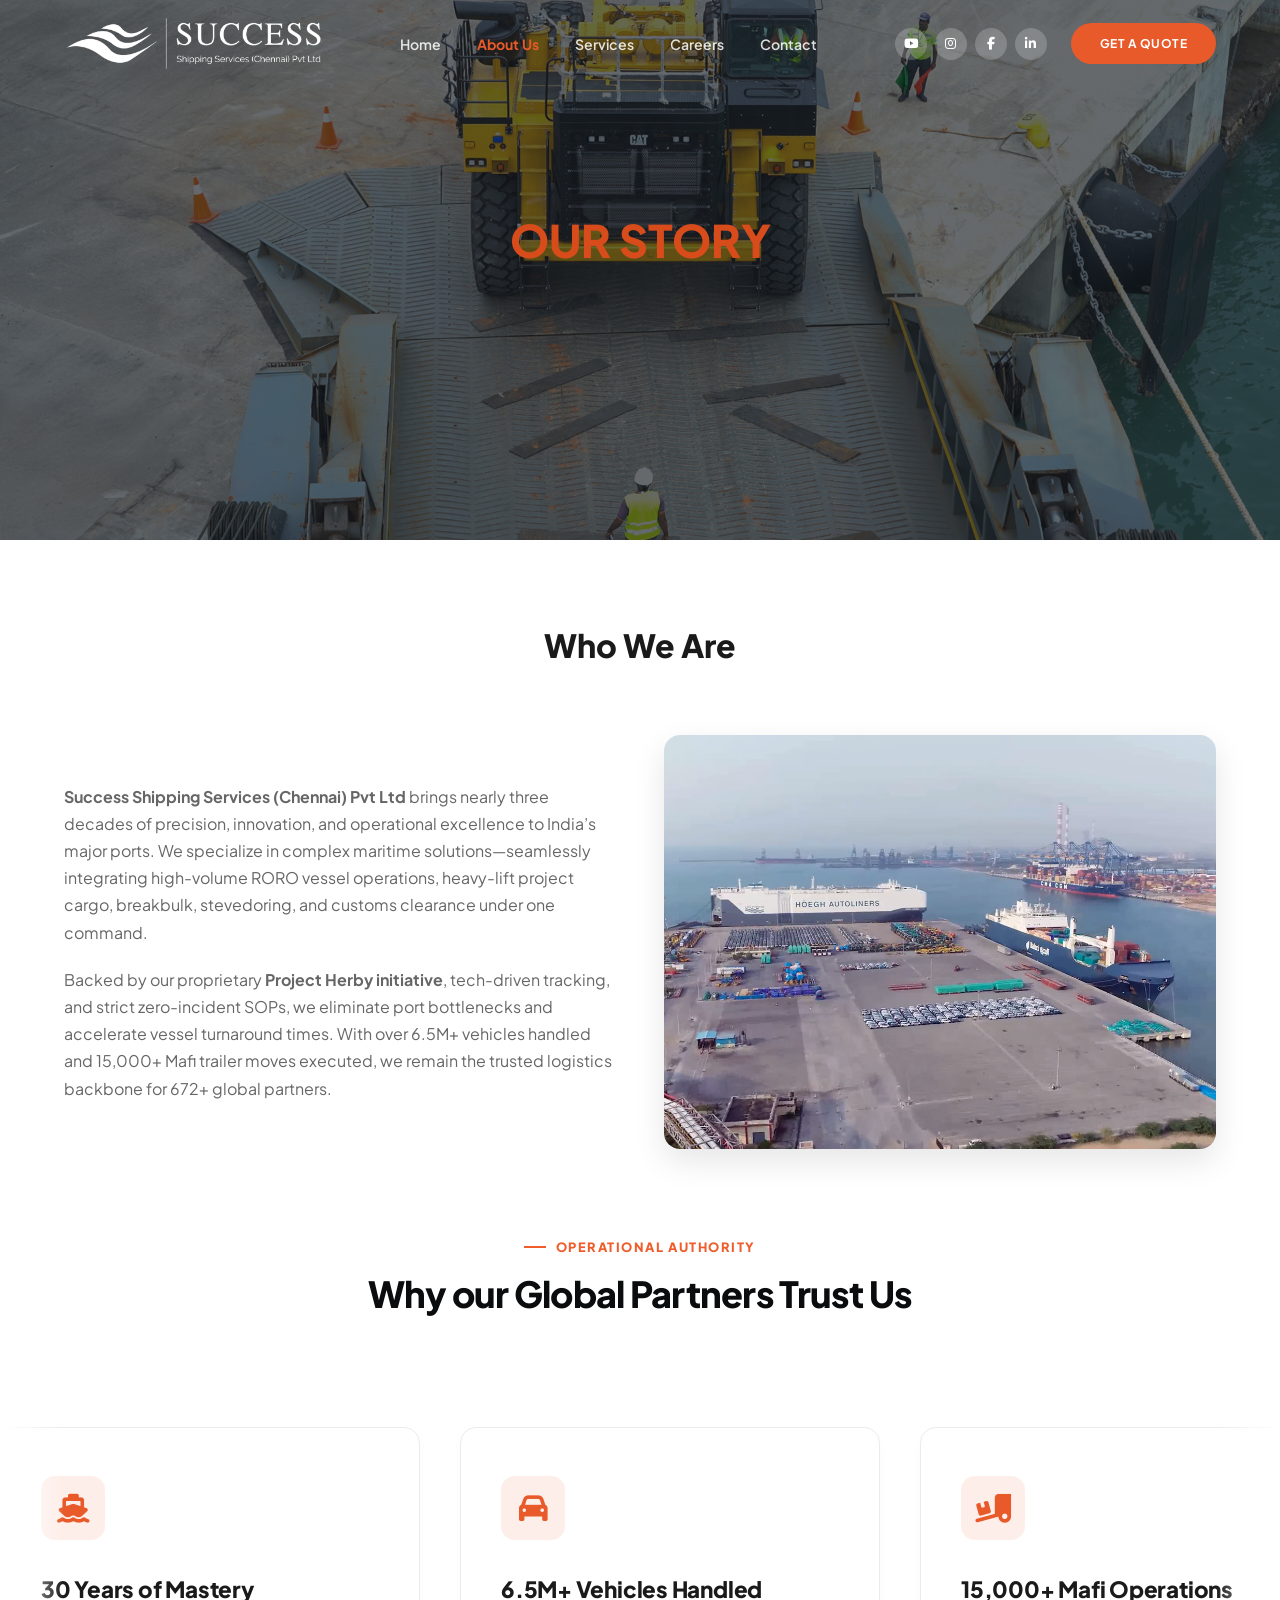
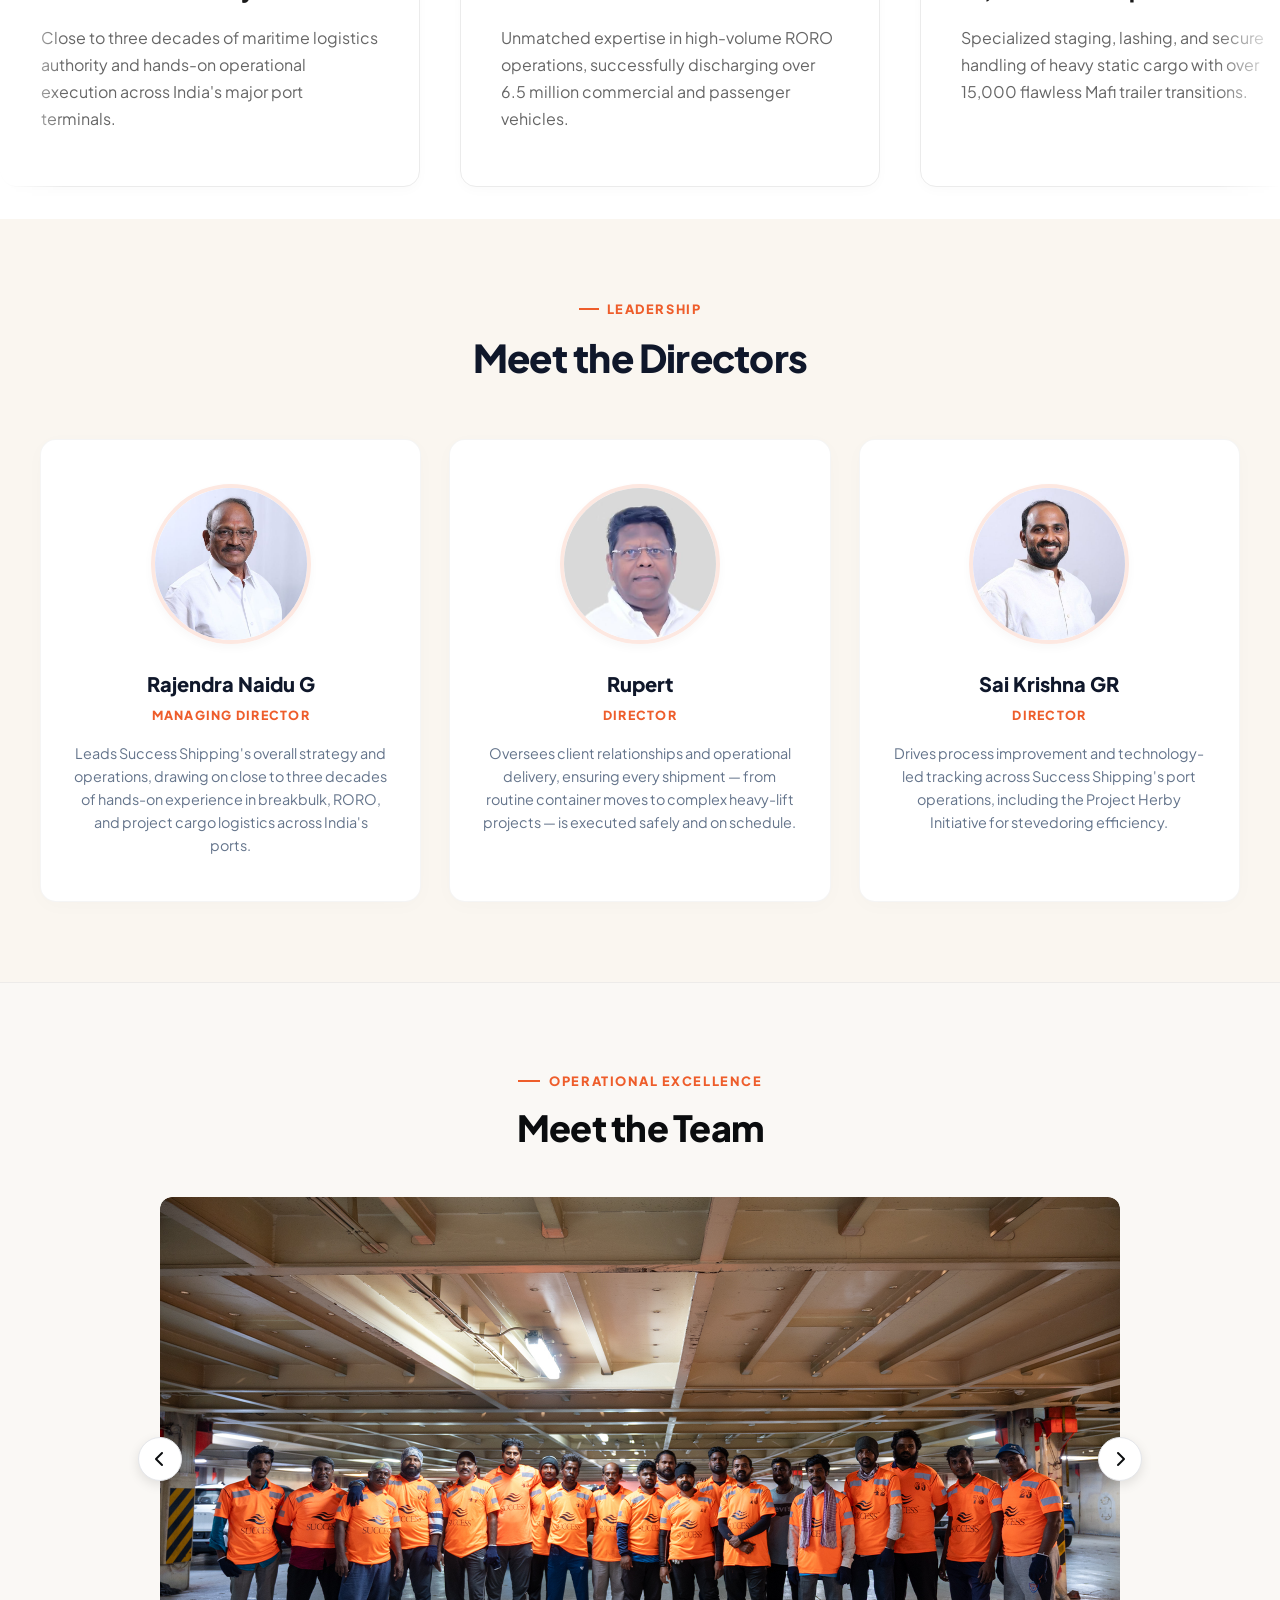
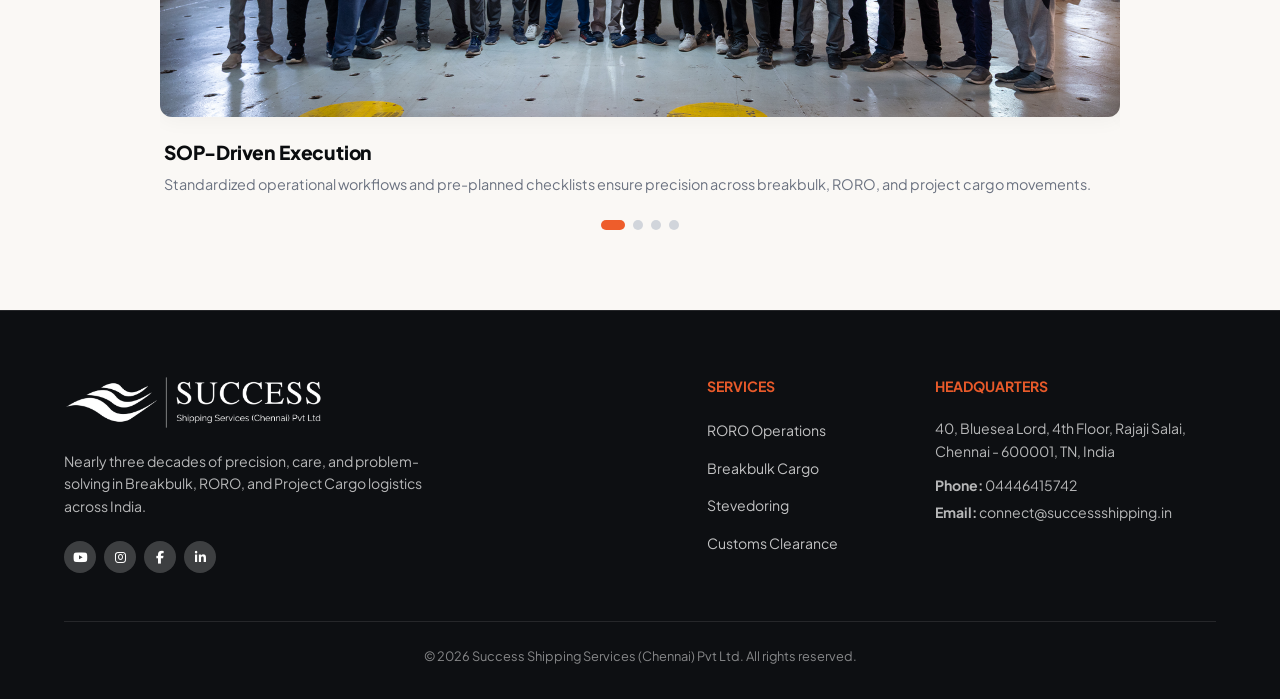
==== commit 9bc3747d: "Update about.html" ====
--- a/about.html
+++ b/about.html
@@ -941,20 +941,7 @@
               </div>
             </div>
 
-            <!-- Slide 3 -->
-            <div class="team-slide">
-              <div class="slide-img-box">
-                <img src="Team 3.jpg" alt="Specialized Cargo Protocols" loading="lazy" decoding="async">
-              </div>
-              <div class="slide-text-content">
-                <h3 class="slide-title">Specialized Cargo Protocols</h3>
-                <p class="slide-description">
-                  Fully certified personnel equipped with specialized PPE and technical gear for hazardous, delicate, and high-risk cargo handling.
-                </p>
-              </div>
-            </div>
-
-            <!-- Slide 4 -->
+           <!-- Slide 3 -->
             <div class="team-slide">
               <div class="slide-img-box">
                 <img src="Team 4.jpg" alt="On-Site Field Command" loading="lazy" decoding="async">
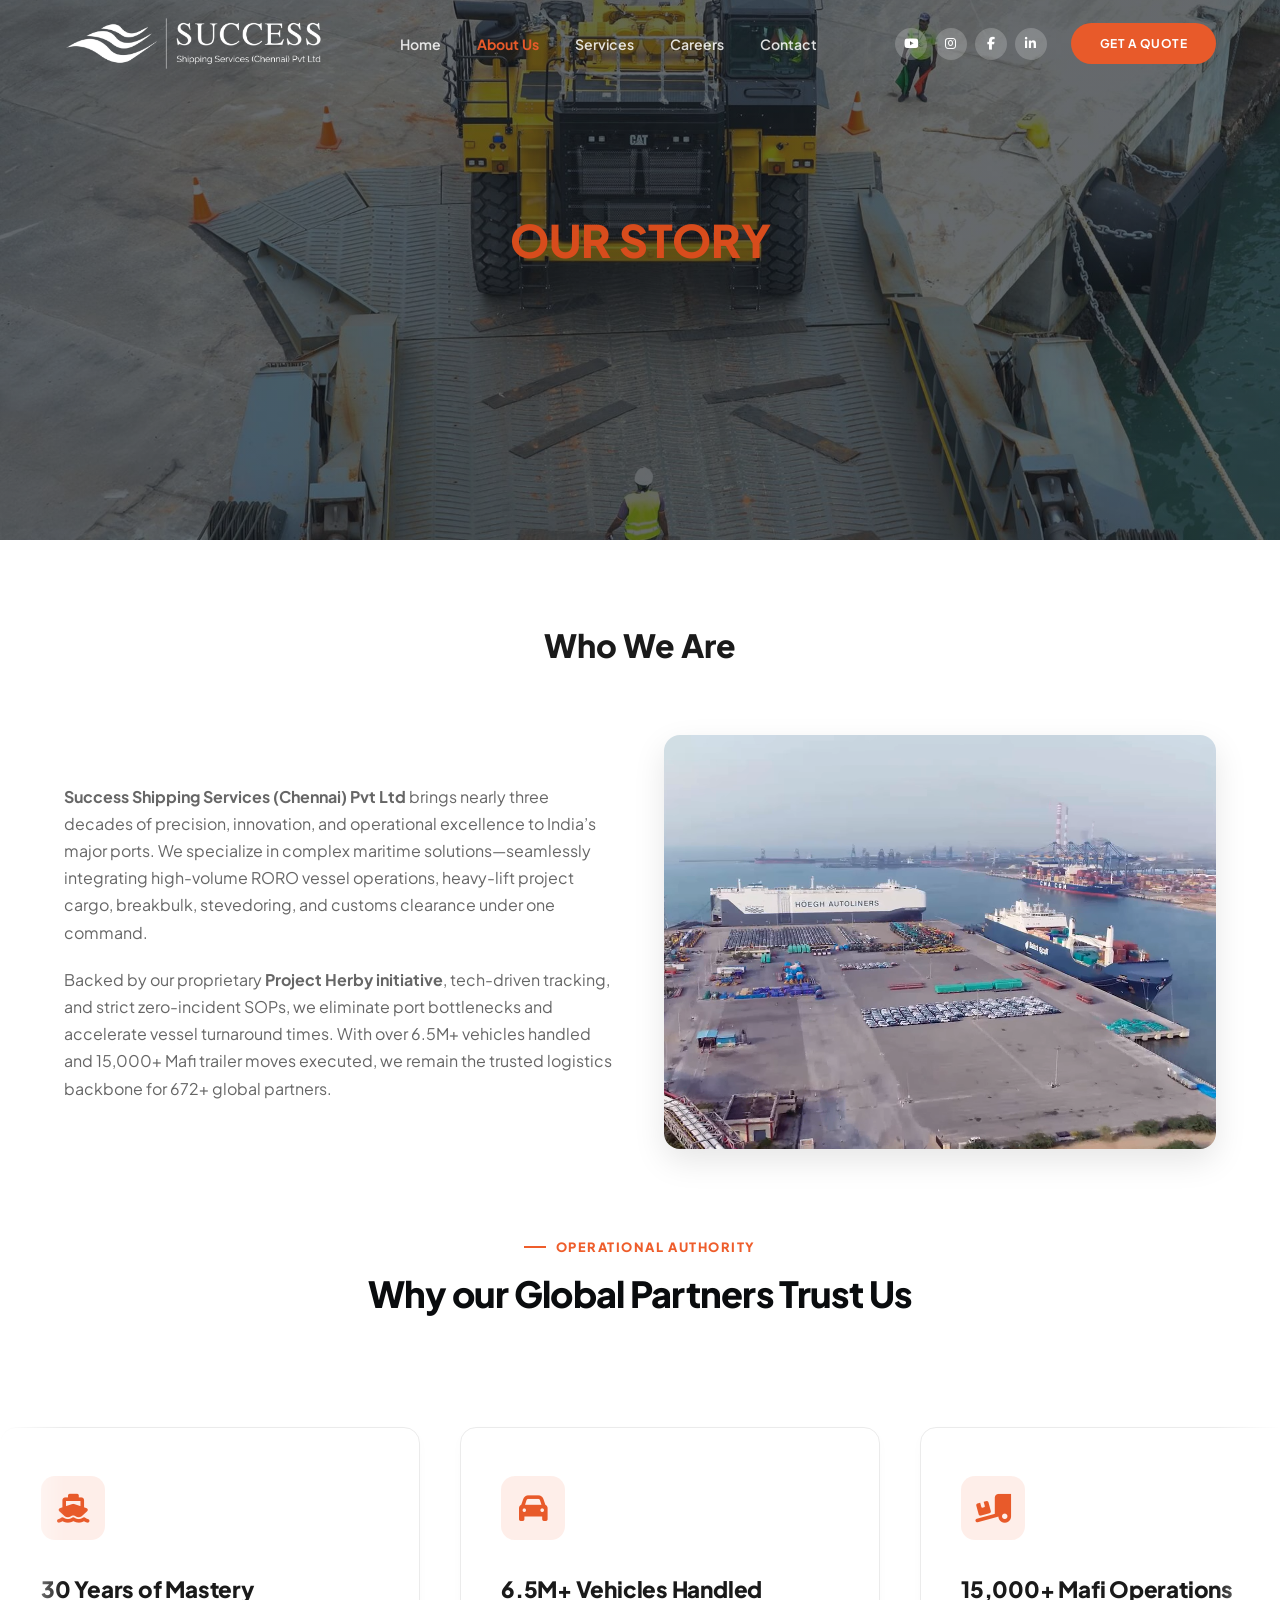
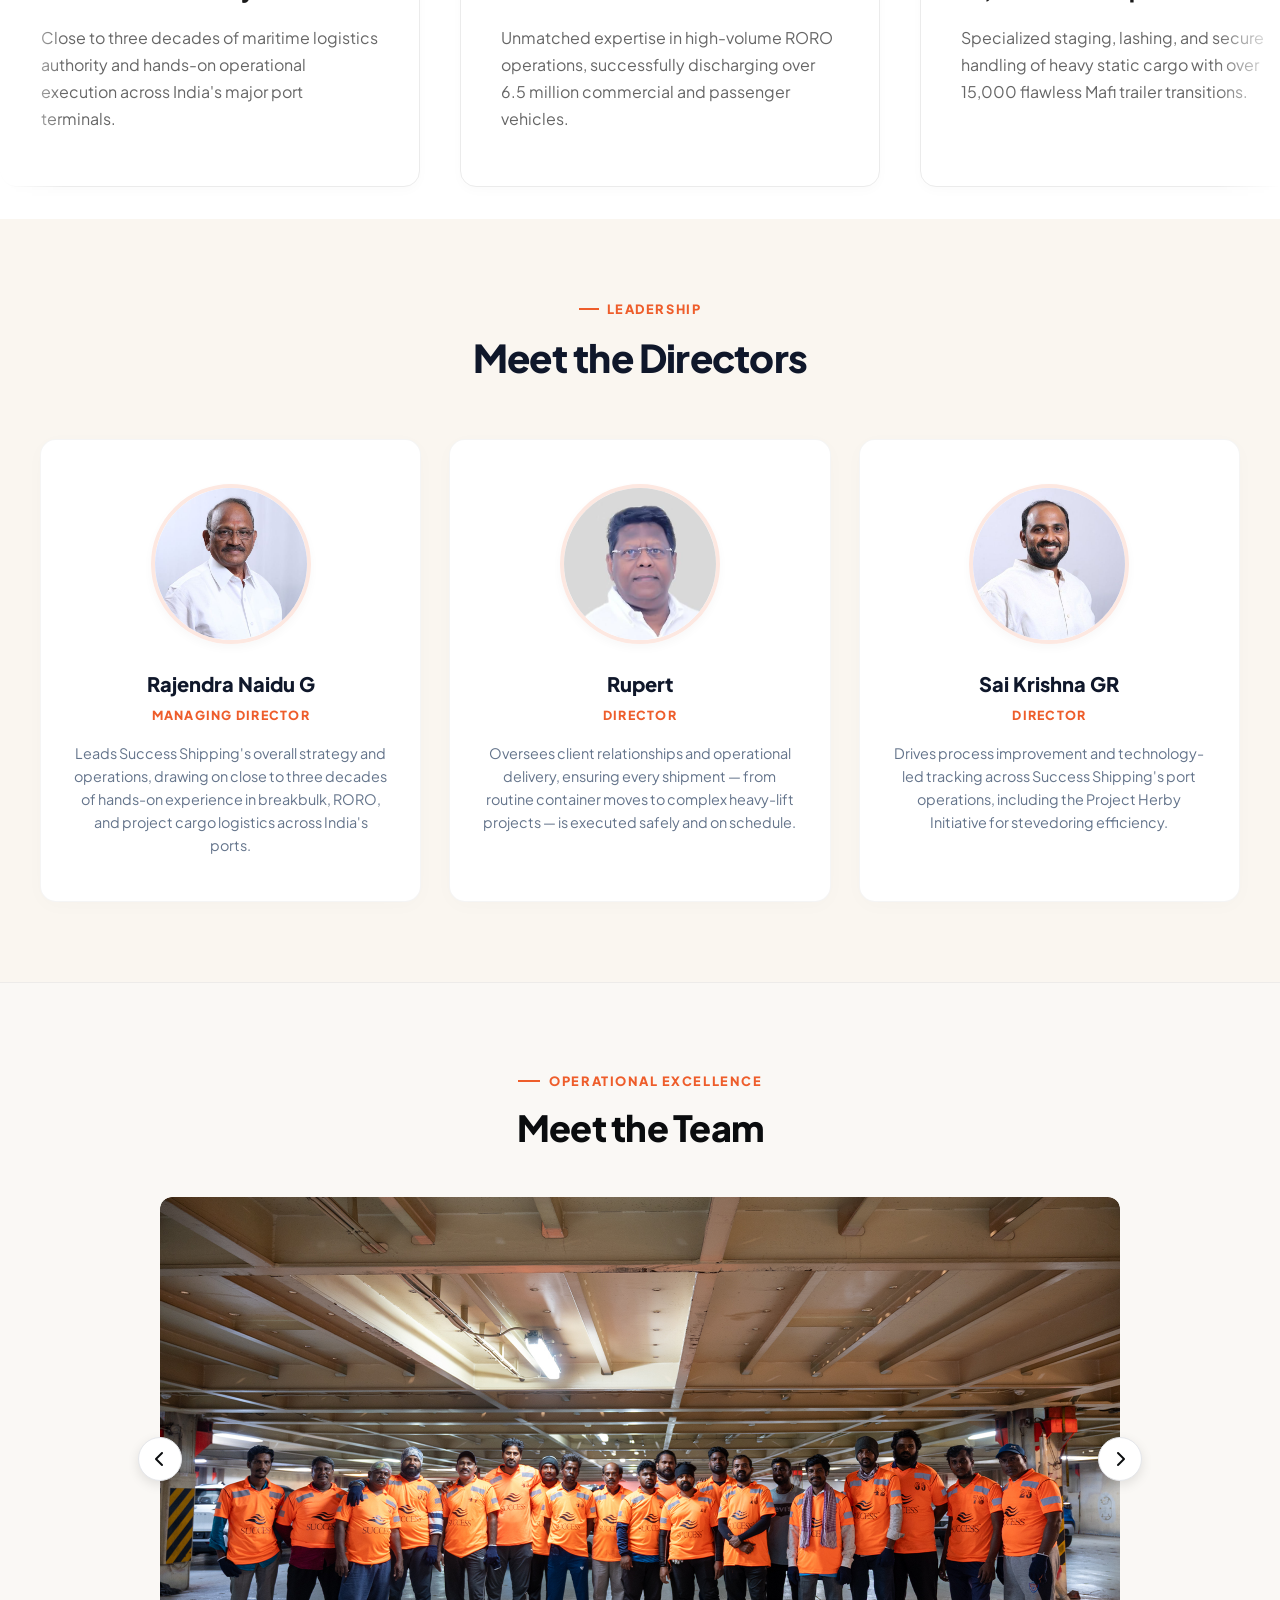
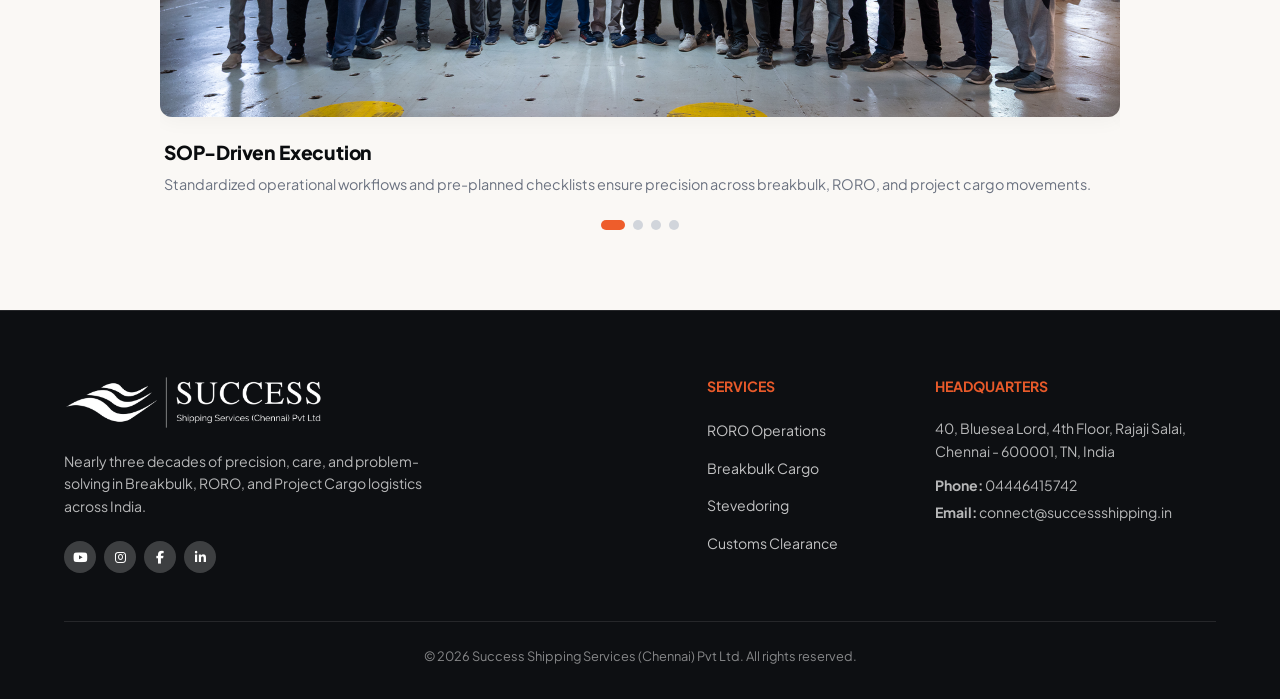
==== commit 285519df: "Update about.html" ====
--- a/about.html
+++ b/about.html
@@ -653,7 +653,7 @@
 
   <!-- HERO BANNER -->
   <section class="hero" style="
-  background-image: linear-gradient(rgba(20, 25, 30, 0.65), rgba(20, 25, 30, 0.65)), url(about-hero.jpg); 
+  background-image: linear-gradient(rgba(20, 25, 30, 0.65), rgba(20, 25, 30, 0.65)), url(about-hero.webp); 
   background-size: cover; 
   background-position: center; 
   min-height: 60vh; 
